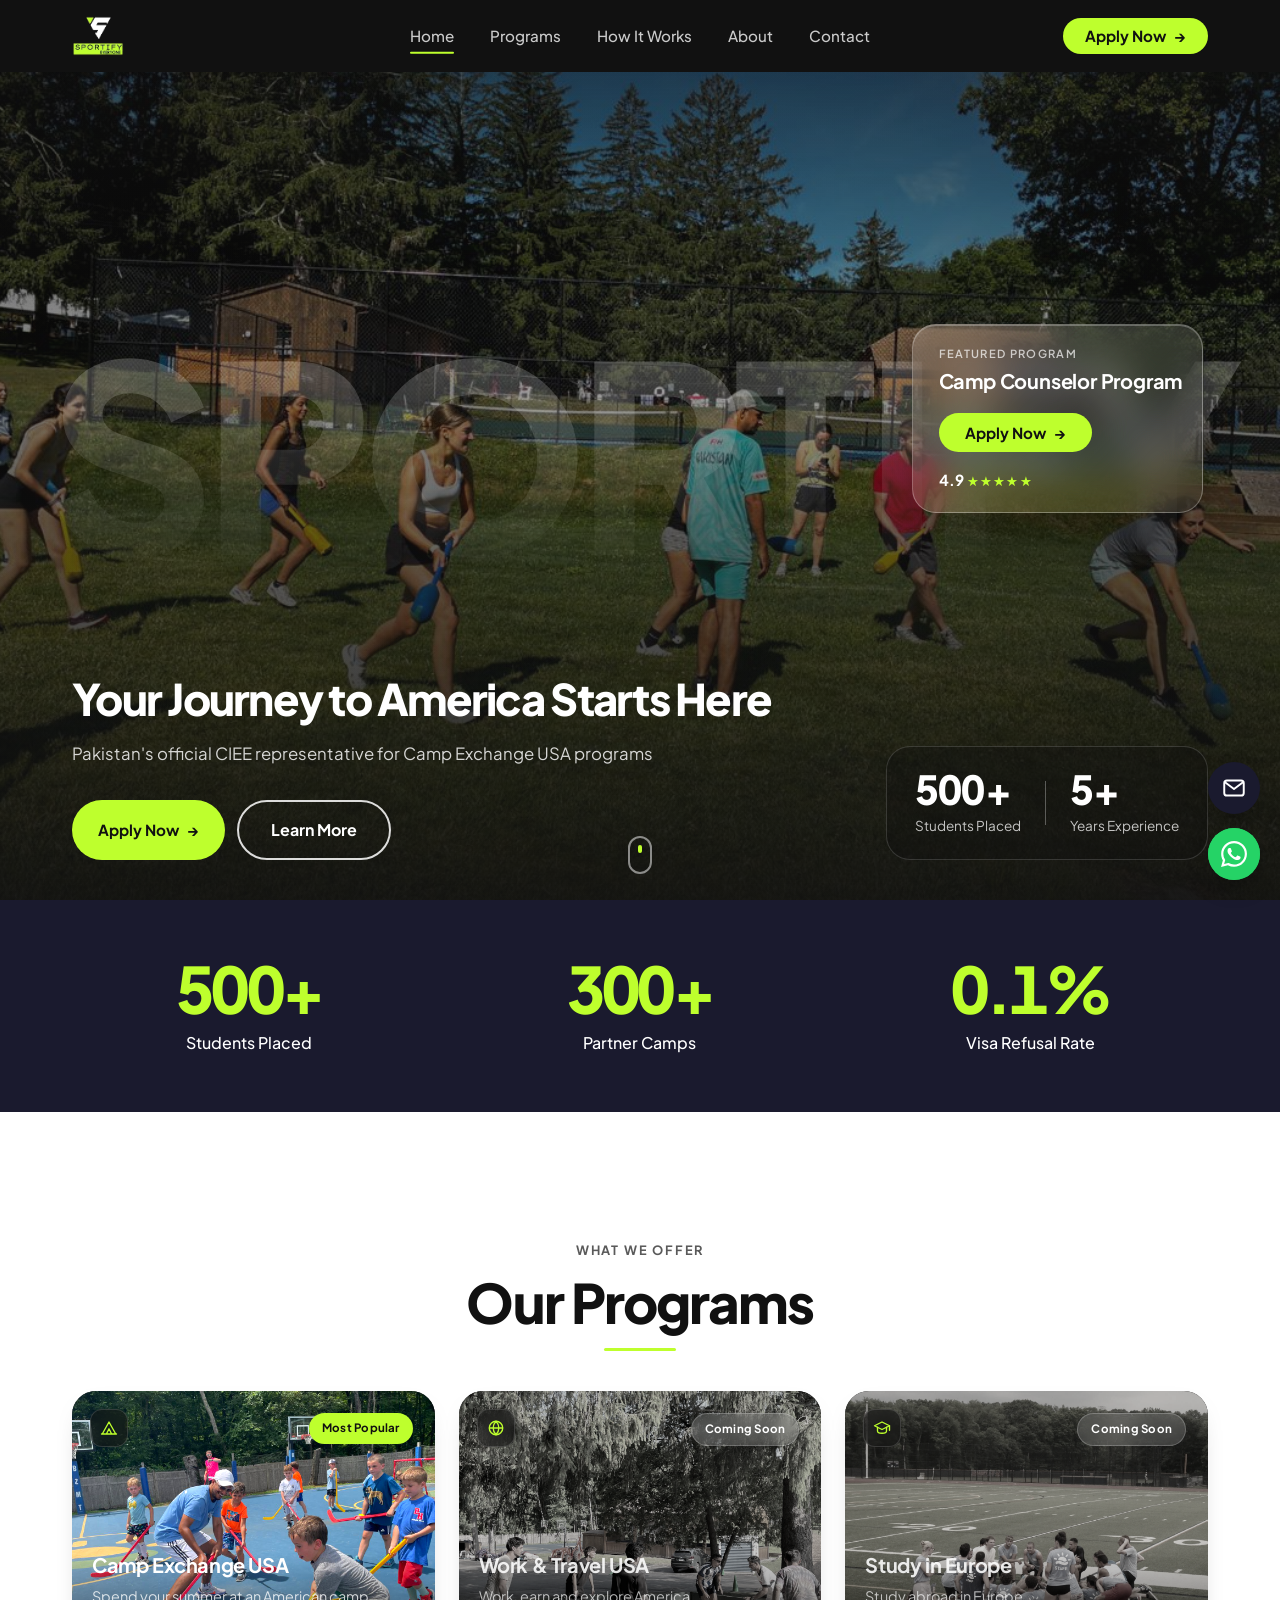
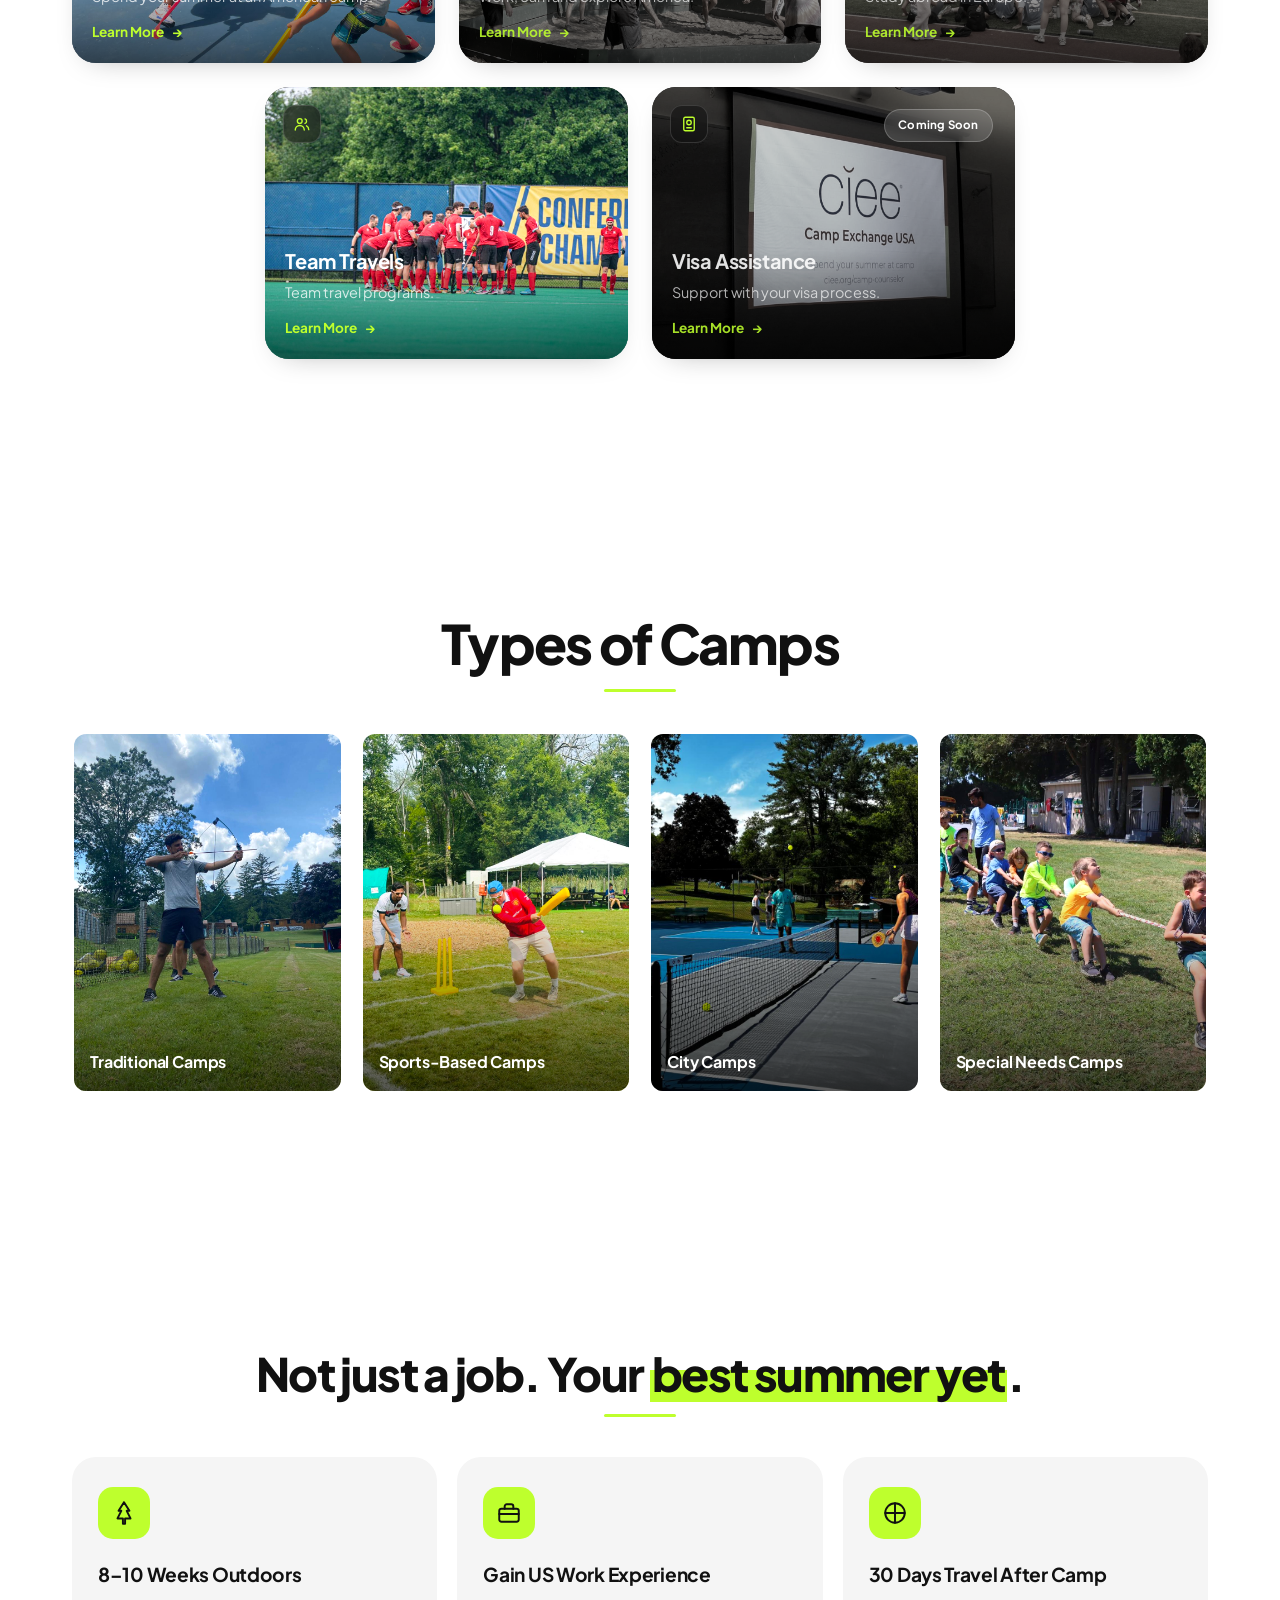
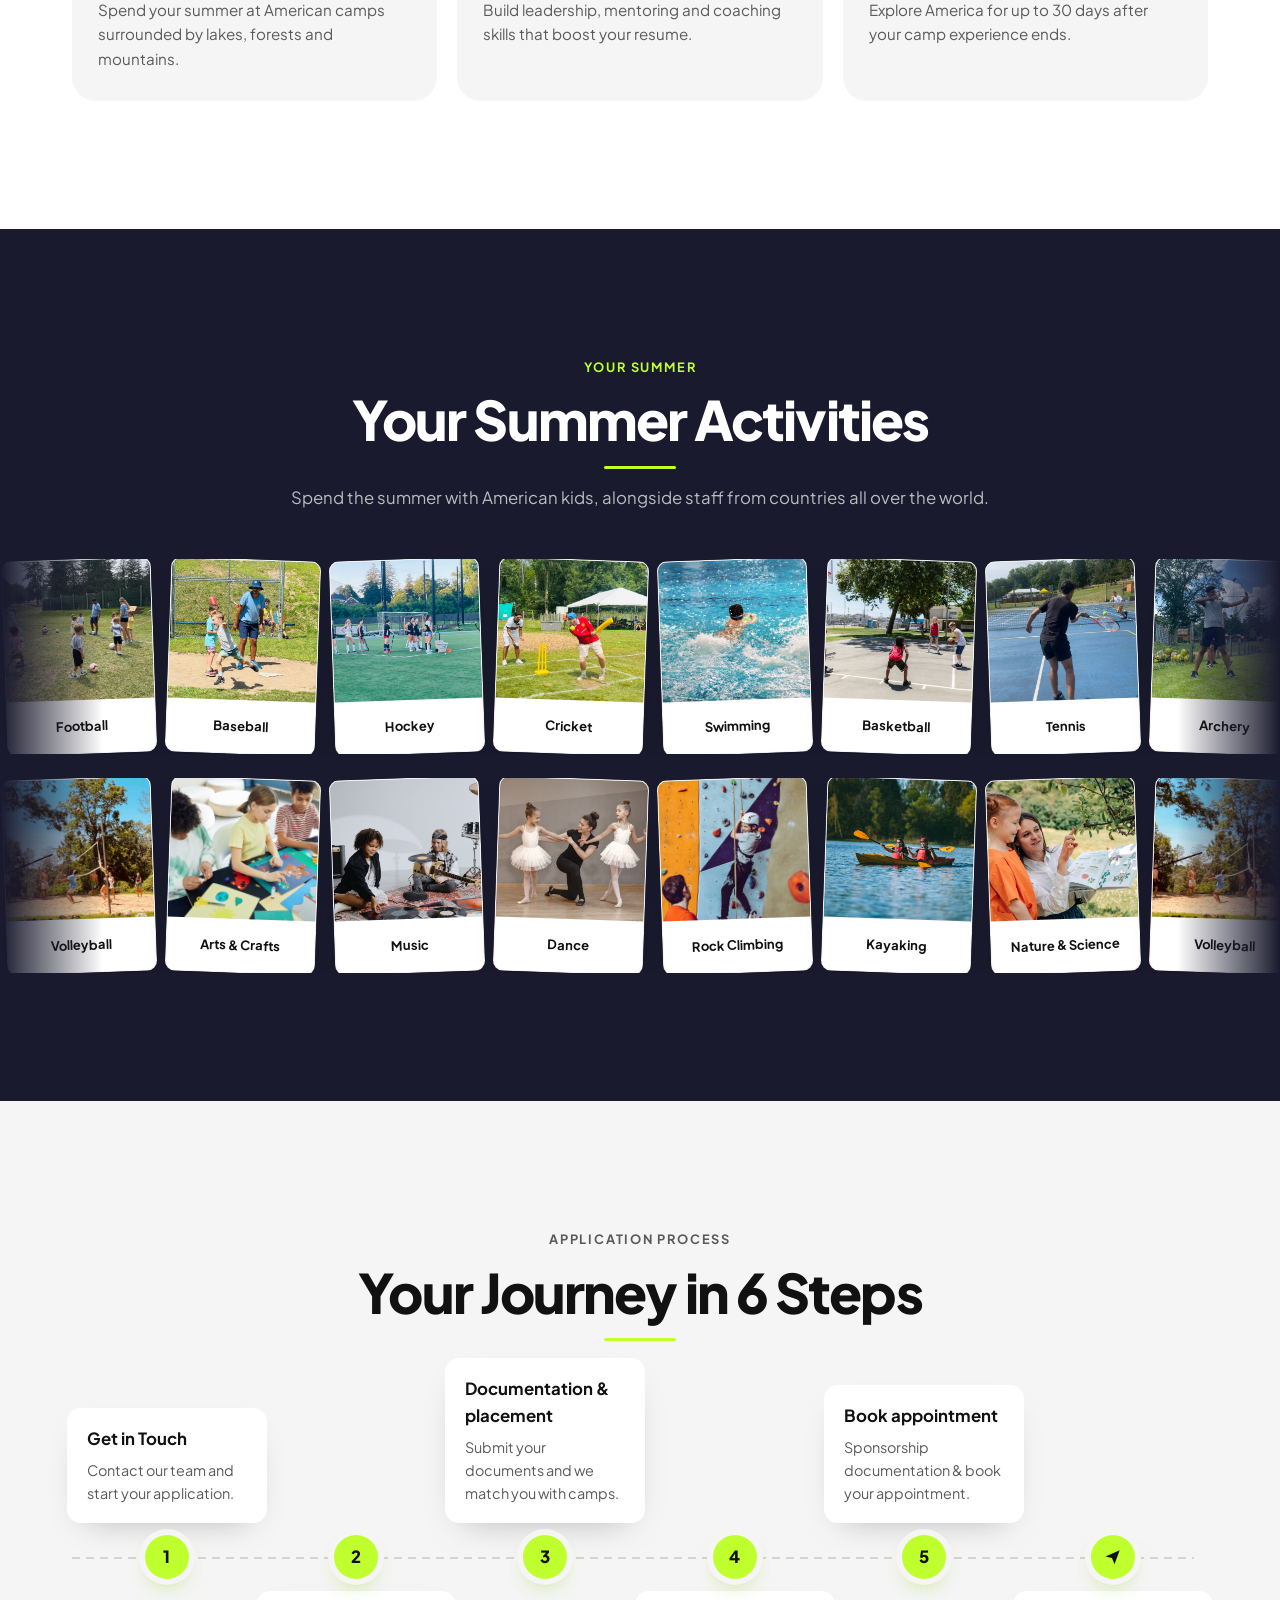
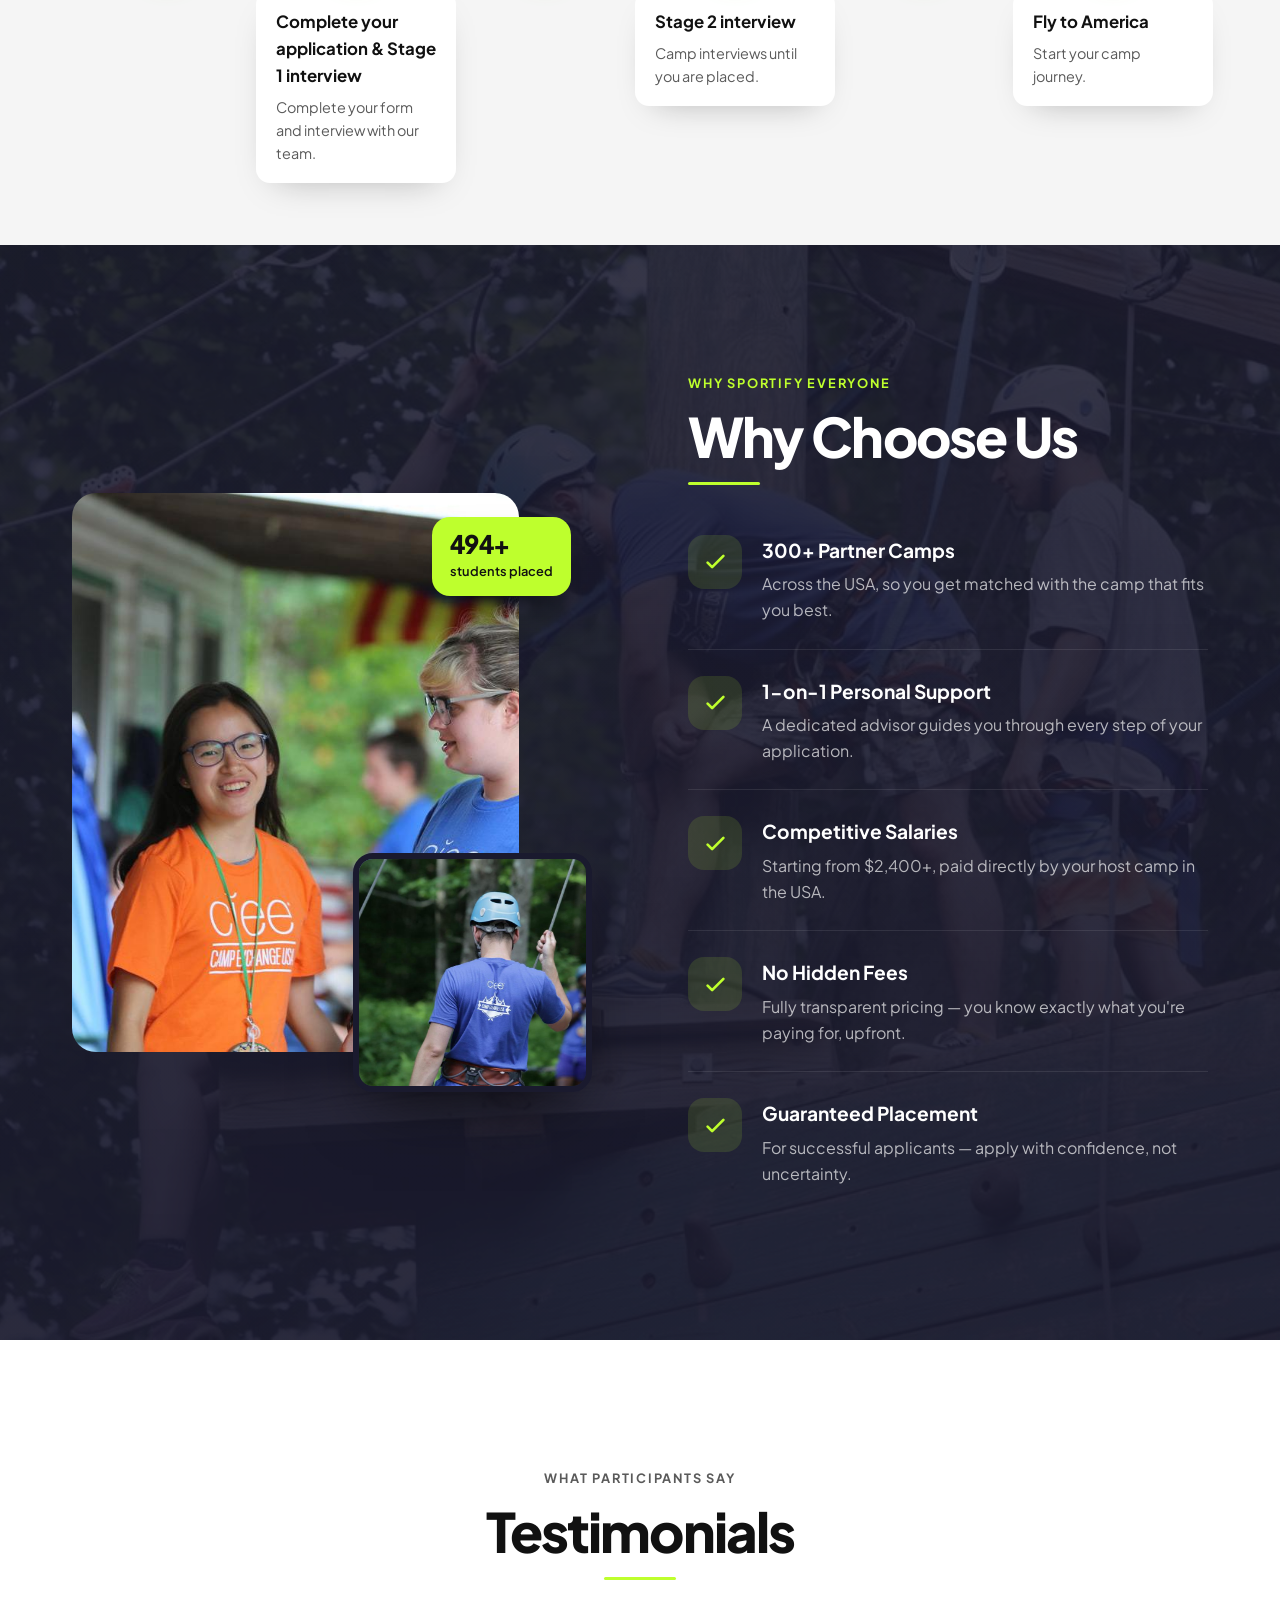
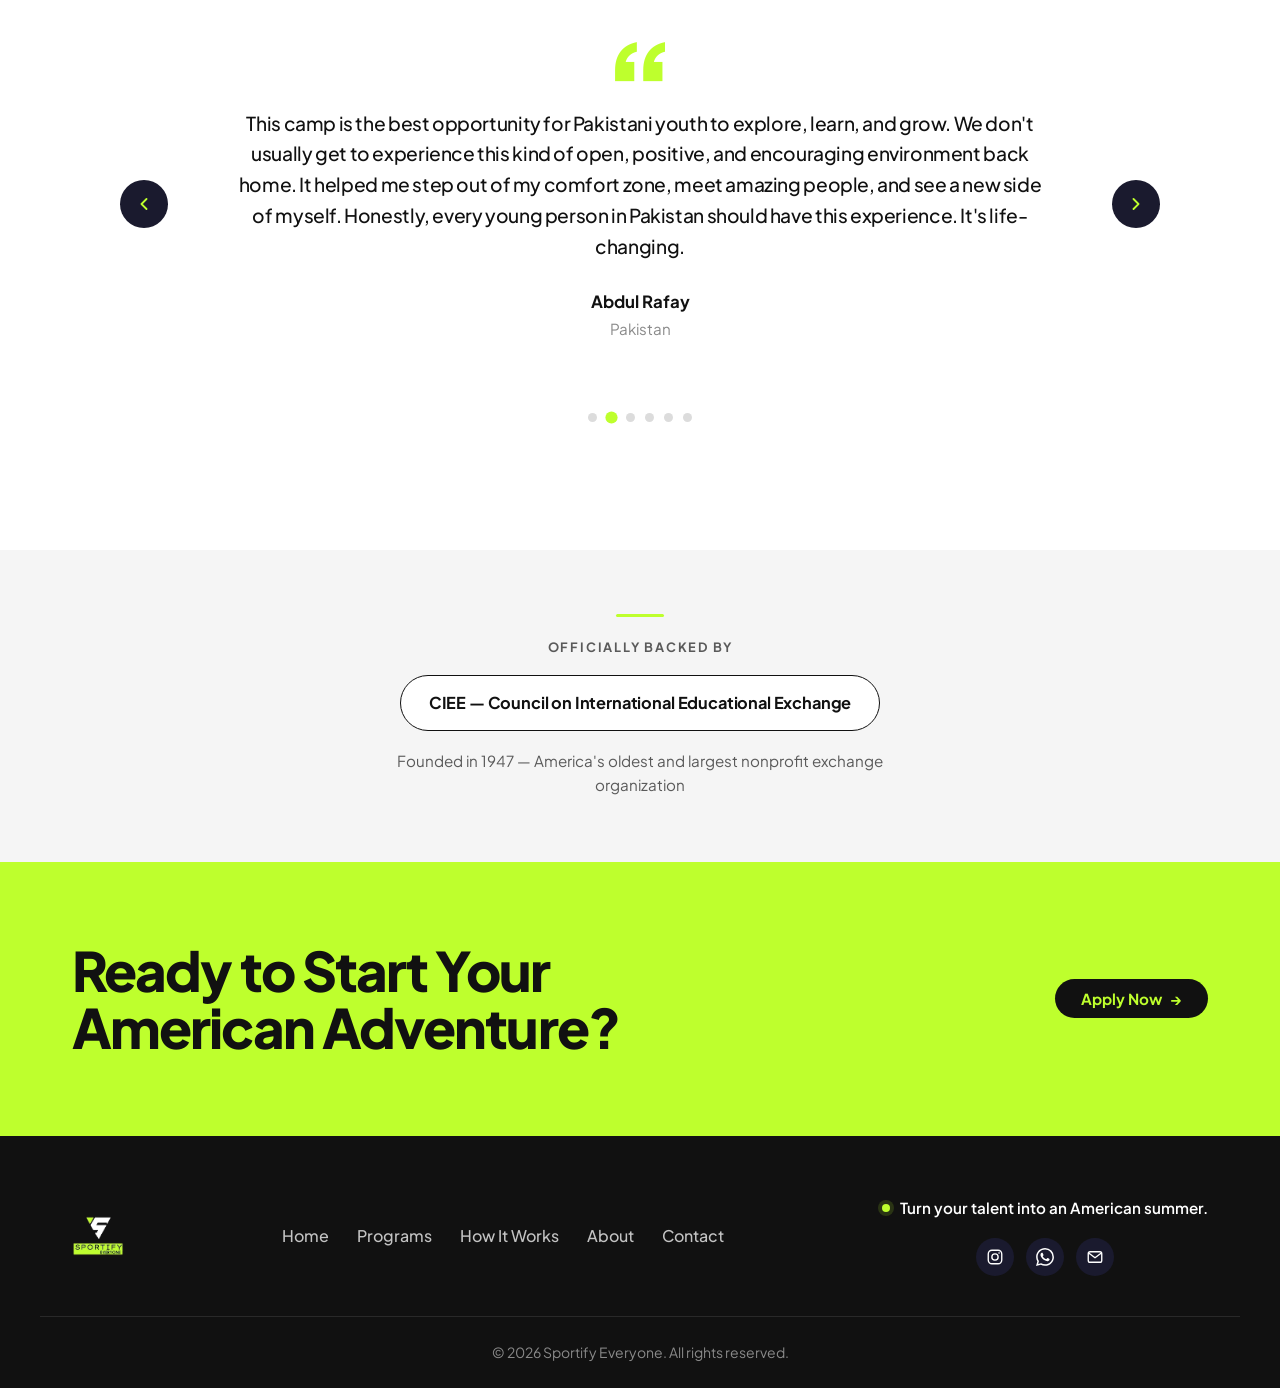
==== index.html @ 2e5c516b "Initial Sportify Everyone website" ====
<!DOCTYPE html>
<html lang="en">
<head>
  <meta charset="UTF-8" />
  <meta name="viewport" content="width=device-width, initial-scale=1.0" />
  <title>Sportify Everyone | Camp Exchange USA — Pakistan</title>
  <meta name="description" content="Sportify Everyone is Pakistan's official CIEE representative for Camp Exchange USA programs." />
  <meta name="theme-color" content="#111111" />

  <!-- Flag JS early so reveal styles apply before first paint (no flash) -->
  <script>document.documentElement.classList.add('js');</script>

  <!-- Google Font: Plus Jakarta Sans -->
  <link rel="preconnect" href="https://fonts.googleapis.com" />
  <link rel="preconnect" href="https://fonts.gstatic.com" crossorigin />
  <link href="https://fonts.googleapis.com/css2?family=Plus+Jakarta+Sans:wght@400;500;600;700;800&display=swap" rel="stylesheet" />

  <link rel="icon" href="images/logo.png" />
  <link rel="stylesheet" href="style.css" />
</head>
<body>

  <!-- Page loader: fades out once the page has loaded -->
  <div class="loader" aria-hidden="true">
    <img src="images/logo-light.png" alt="" class="loader-logo" />
    <span class="loader-bar"></span>
  </div>

  <!-- =========================================================
       1. NAVBAR
       ========================================================= -->
  <header class="navbar" id="navbar">
    <div class="container nav-inner">
      <a href="#home" class="nav-logo" aria-label="Sportify Everyone home">
        <img src="images/logo-light.png" alt="Sportify Everyone" />
      </a>

      <nav class="nav-links" id="navLinks" aria-label="Main navigation">
        <a href="#home">Home</a>
        <a href="#programs">Programs</a>
        <a href="#how-it-works">How It Works</a>
        <a href="#about">About</a>
        <a href="#contact">Contact</a>
        <button type="button" class="btn-apply btn-apply--sm nav-mobile-cta js-apply-trigger">Apply Now</button>
      </nav>

      <button type="button" class="btn-apply btn-apply--sm nav-cta js-apply-trigger">Apply Now</button>

      <!-- Mobile menu toggle -->
      <button class="nav-toggle" id="navToggle" aria-label="Open menu" aria-expanded="false" aria-controls="navLinks">
        <span></span><span></span><span></span>
      </button>
    </div>
  </header>

  <main>
    <!-- =========================================================
         2. HERO
         ========================================================= -->
    <section class="hero" id="home">
      <!-- Background lives on its own layer so it can parallax with transform -->
      <div class="hero-bg" id="heroBg"></div>
      <div class="hero-overlay"></div>
      <span class="hero-watermark" id="heroWatermark" aria-hidden="true">SPORTIFY</span>

      <div class="container hero-content" id="heroContent">
        <!-- Floating glass card: wrapper floats, inner card tilts -->
        <div class="hero-card-wrap">
          <div class="hero-card" id="heroCard">
            <span class="hero-card-glare" aria-hidden="true"></span>
            <div class="hero-card-body">
              <p class="hero-card-label">Featured Program</p>
              <h3 class="hero-card-title">Camp Counselor Program</h3>
              <button type="button" class="hero-card-apply btn-apply js-apply-trigger">Apply Now</button>
              <p class="hero-card-rating">4.9 <span>★★★★★</span></p>
            </div>
          </div>
        </div>

        <div class="hero-bottom" id="heroBottom">
          <!-- Headline block (bottom left) -->
          <div class="hero-text">
            <h1 class="split-words">Your Journey to America Starts Here</h1>
            <p class="hero-sub load-in" style="--d: 700ms">Pakistan's official CIEE representative for Camp Exchange USA programs</p>
            <div class="hero-buttons load-in" style="--d: 850ms">
              <button type="button" class="btn-apply js-apply-trigger">Apply Now</button>
              <a href="#programs" class="btn btn-outline btn-lg">Learn More</a>
            </div>
          </div>

          <!-- Stats widget (bottom right) -->
          <div class="hero-widget load-in" style="--d: 1000ms">
            <div>
              <strong><span class="count" data-target="500">500</span>+</strong>
              <span>Students Placed</span>
            </div>
            <div class="widget-divider"></div>
            <div>
              <strong><span class="count" data-target="5">5</span>+</strong>
              <span>Years Experience</span>
            </div>
          </div>
        </div>
      </div>

      <!-- Scroll cue -->
      <a href="#stats" class="scroll-cue load-in" style="--d: 1200ms" aria-label="Scroll down"><span></span></a>
    </section>

    <!-- =========================================================
         3. STATS BAR
         ========================================================= -->
    <section class="stats" id="stats">
      <div class="container stats-grid">
        <div class="stat fade-in">
          <strong><span class="count" data-target="500">500</span>+</strong>
          <span>Students Placed</span>
        </div>
        <div class="stat fade-in">
          <strong><span class="count" data-target="300">300</span>+</strong>
          <span>Partner Camps</span>
        </div>
        <div class="stat fade-in">
          <strong><span class="count" data-target="0.1" data-decimals="1">0.1</span>%</strong>
          <span>Visa Refusal Rate</span>
        </div>
      </div>
    </section>

    <!-- =========================================================
         4. PROGRAMS
         ========================================================= -->
    <section class="section programs" id="programs">
      <div class="container">
        <div class="section-head">
          <p class="eyebrow fade-in">What we offer</p>
          <h2 class="heading fade-in">Our Programs</h2>
        </div>
      </div>

      <!-- Grid on desktop (3 + 2 centred), swipeable slider on mobile -->
      <div class="container programs-wrap">
        <!--
          PROGRAM PHOTOS: drop the real photo for each card at
          images/programs/<name>.jpg — camp-exchange, work-travel,
          study-europe, team-travels, visa. Each card's .card-bg div
          layers that file over the current placeholder photo, so
          nothing breaks and nothing needs to change here once the
          real file exists; it just starts showing on top.
        -->
        <div class="programs-grid" id="programsGrid">
          <!-- Card 1 -->
          <article class="program-card fade-in">
            <div class="card-bg" style="background-image: url('images/programs/camp-exchange.jpg'), url('images/sportify-pics/hockey2.jpeg');" aria-hidden="true"></div>
            <span class="badge badge-lime">Most Popular</span>
            <div class="program-icon">
              <!-- Tent icon -->
              <svg viewBox="0 0 24 24"><path d="M3 20 12 4l9 16M8.5 20 12 13l3.5 7M2 20h20" fill="none" stroke="currentColor" stroke-width="1.8" stroke-linecap="round" stroke-linejoin="round"/></svg>
            </div>
            <div class="card-content">
              <h3>Camp Exchange USA</h3>
              <p>Spend your summer at an American camp.</p>
              <button type="button" class="btn-apply js-apply-trigger">Learn More</button>
            </div>
          </article>

          <!-- Card 2 -->
          <article class="program-card is-soon fade-in">
            <div class="card-bg" style="background-image: url('images/programs/work-travel.jpg'), url('images/sportify-pics/camp-photo-1.jpeg');" aria-hidden="true"></div>
            <span class="badge badge-soon">Coming Soon</span>
            <div class="program-icon">
              <!-- Globe icon -->
              <svg viewBox="0 0 24 24"><circle cx="12" cy="12" r="9" fill="none" stroke="currentColor" stroke-width="1.8"/><path d="M3 12h18M12 3c2.5 2.6 3.8 5.6 3.8 9s-1.3 6.4-3.8 9c-2.5-2.6-3.8-5.6-3.8-9S9.5 5.6 12 3Z" fill="none" stroke="currentColor" stroke-width="1.8" stroke-linejoin="round"/></svg>
            </div>
            <div class="card-content">
              <h3>Work &amp; Travel USA</h3>
              <p>Work, earn and explore America.</p>
              <button type="button" class="btn-apply js-apply-trigger">Learn More</button>
            </div>
          </article>

          <!-- Card 3 -->
          <article class="program-card is-soon fade-in">
            <div class="card-bg" style="background-image: url('images/programs/study-europe.jpg'), url('images/sportify-pics/people2.jpeg');" aria-hidden="true"></div>
            <span class="badge badge-soon">Coming Soon</span>
            <div class="program-icon">
              <!-- Graduation cap icon -->
              <svg viewBox="0 0 24 24"><path d="m2 9 10-5 10 5-10 5L2 9Z" fill="none" stroke="currentColor" stroke-width="1.8" stroke-linejoin="round"/><path d="M6 11v5c0 1.7 2.7 3 6 3s6-1.3 6-3v-5M22 9v6" fill="none" stroke="currentColor" stroke-width="1.8" stroke-linecap="round" stroke-linejoin="round"/></svg>
            </div>
            <div class="card-content">
              <h3>Study in Europe</h3>
              <p>Study abroad in Europe.</p>
              <button type="button" class="btn-apply js-apply-trigger">Learn More</button>
            </div>
          </article>

          <!-- Card 4 — active, not "coming soon" -->
          <article class="program-card fade-in">
            <div class="card-bg" style="background-image: url('images/programs/team-travels.jpg'), url('images/sportify-pics/hockey3.jpeg');" aria-hidden="true"></div>
            <div class="program-icon">
              <!-- Team icon -->
              <svg viewBox="0 0 24 24"><circle cx="9" cy="8" r="3.2" fill="none" stroke="currentColor" stroke-width="1.8"/><path d="M3 20c0-3.3 2.7-6 6-6s6 2.7 6 6" fill="none" stroke="currentColor" stroke-width="1.8" stroke-linecap="round"/><path d="M16 5.2a3.2 3.2 0 0 1 0 6M18 14.4c1.8.9 3 2.8 3 5.1" fill="none" stroke="currentColor" stroke-width="1.8" stroke-linecap="round"/></svg>
            </div>
            <div class="card-content">
              <h3>Team Travels</h3>
              <p>Team travel programs.</p>
              <button type="button" class="btn-apply js-apply-trigger">Learn More</button>
            </div>
          </article>

          <!-- Card 5 -->
          <article class="program-card is-soon fade-in">
            <div class="card-bg" style="background-image: url('images/programs/visa.jpg'), url('images/sportify-pics/ciee.jpeg'); background-position: 62% 0%;" aria-hidden="true"></div>
            <span class="badge badge-soon">Coming Soon</span>
            <div class="program-icon">
              <!-- Passport icon -->
              <svg viewBox="0 0 24 24"><rect x="5" y="3" width="14" height="18" rx="2" fill="none" stroke="currentColor" stroke-width="1.8"/><circle cx="12" cy="10" r="3" fill="none" stroke="currentColor" stroke-width="1.8"/><path d="M9 17h6" fill="none" stroke="currentColor" stroke-width="1.8" stroke-linecap="round"/></svg>
            </div>
            <div class="card-content">
              <h3>Visa Assistance</h3>
              <p>Support with your visa process.</p>
              <button type="button" class="btn-apply js-apply-trigger">Learn More</button>
            </div>
          </article>
        </div>

        <!-- Slider dots (mobile only, built by script.js) -->
        <div class="slider-dots" id="sliderDots" role="tablist" aria-label="Program slides"></div>
      </div>
    </section>

    <!-- =========================================================
         4a. CAMP TYPES
         ========================================================= -->
    <section class="section camp-types">
      <div class="container">
        <div class="section-head">
          <h2 class="heading fade-in">Types of Camps</h2>
        </div>

        <!--
          CAMP TYPE PHOTOS: drop the real photo for each card at
          images/camp-types/<name>.jpg — traditional, sports, city,
          special-needs. Each card's .camp-card-bg div layers that
          file over the current placeholder photo, so nothing breaks
          and nothing needs to change here once the real file exists.
        -->
        <div class="camp-types-grid">
          <a href="#contact" class="camp-card fade-in">
            <div class="camp-card-bg" style="background-image: url('images/camp-types/traditional.jpg'), url('images/sportify-pics/archery.jpeg');" aria-hidden="true"></div>
            <span class="camp-card-title">Traditional Camps</span>
          </a>
          <a href="#contact" class="camp-card fade-in">
            <div class="camp-card-bg" style="background-image: url('images/camp-types/sports.jpg'), url('images/sportify-pics/cricket.jpeg');" aria-hidden="true"></div>
            <span class="camp-card-title">Sports-Based Camps</span>
          </a>
          <a href="#contact" class="camp-card fade-in">
            <div class="camp-card-bg" style="background-image: url('images/camp-types/city.jpg'), url('images/sportify-pics/tennis-2.jpeg');" aria-hidden="true"></div>
            <span class="camp-card-title">City Camps</span>
          </a>
          <a href="#contact" class="camp-card fade-in">
            <div class="camp-card-bg" style="background-image: url('images/camp-types/special-needs.jpg'), url('images/sportify-pics/tugofwar.jpeg');" aria-hidden="true"></div>
            <span class="camp-card-title">Special Needs Camps</span>
          </a>
        </div>
      </div>
    </section>

    <!-- =========================================================
         4b. PROGRAM HIGHLIGHTS
         ========================================================= -->
    <section class="section highlights">
      <div class="container">
        <div class="section-head">
          <h2 class="heading highlights-heading fade-in">Not just a job. Your <span class="marker-highlight">best summer yet</span>.</h2>
        </div>

        <div class="highlights-grid">
          <div class="highlight-card fade-in slide-right">
            <div class="highlight-icon">
              <!-- Trees / outdoors icon -->
              <svg viewBox="0 0 24 24"><path d="M12 2 7 10h2.5L6 17h5v5h2v-5h5l-3.5-7H17L12 2Z" fill="none" stroke="currentColor" stroke-width="1.8" stroke-linejoin="round"/></svg>
            </div>
            <h3>8–10 Weeks Outdoors</h3>
            <p>Spend your summer at American camps surrounded by lakes, forests and mountains.</p>
          </div>

          <div class="highlight-card fade-in slide-right">
            <div class="highlight-icon">
              <!-- Briefcase icon -->
              <svg viewBox="0 0 24 24"><rect x="3" y="8" width="18" height="12" rx="2" fill="none" stroke="currentColor" stroke-width="1.8"/><path d="M8 8V6a2 2 0 0 1 2-2h4a2 2 0 0 1 2 2v2M3 13h18" fill="none" stroke="currentColor" stroke-width="1.8" stroke-linecap="round" stroke-linejoin="round"/></svg>
            </div>
            <h3>Gain US Work Experience</h3>
            <p>Build leadership, mentoring and coaching skills that boost your resume.</p>
          </div>

          <div class="highlight-card fade-in slide-right">
            <div class="highlight-icon">
              <!-- Suitcase / travel icon -->
              <svg viewBox="0 0 24 24"><circle cx="12" cy="12" r="9" fill="none" stroke="currentColor" stroke-width="1.8"/><path d="M12 3v18M3 12h18" fill="none" stroke="currentColor" stroke-width="1.8" stroke-linecap="round"/></svg>
            </div>
            <h3>30 Days Travel After Camp</h3>
            <p>Explore America for up to 30 days after your camp experience ends.</p>
          </div>
        </div>
      </div>
    </section>

    <!-- =========================================================
         4c. ACTIVITIES (marquee)
         ========================================================= -->
    <section class="section activities" id="activities">
      <div class="container section-head">
        <p class="eyebrow fade-in">Your Summer</p>
        <h2 class="heading fade-in">Your Summer Activities</h2>
        <p class="activities-sub fade-in">Spend the summer with American kids, alongside staff from countries all over the world.</p>
      </div>

      <!--
        Every activity below now has a matching photo, so all of
        them render as polaroid cards — the lime pill style still
        exists in style.css for any future activity added without
        a photo yet.
      -->
      <div class="marquee-rows">
        <!-- Row 1: scrolls left -->
        <div class="marquee activities-track">
          <div class="marquee-track">
            <figure class="polaroid"><img src="images/sportify-pics/soccer.jpeg" alt="Kids playing football at camp" loading="lazy" /><figcaption>Football</figcaption></figure>
            <figure class="polaroid"><img src="images/sportify-pics/baseball.jpeg" alt="Camp baseball practice" loading="lazy" /><figcaption>Baseball</figcaption></figure>
            <figure class="polaroid"><img src="images/sportify-pics/hockey.jpeg" alt="Counselor coaching floor hockey" loading="lazy" /><figcaption>Hockey</figcaption></figure>
            <figure class="polaroid"><img src="images/sportify-pics/cricket.jpeg" alt="Cricket at camp" loading="lazy" /><figcaption>Cricket</figcaption></figure>
            <figure class="polaroid"><img src="images/sportify-pics/swimming.jpg" alt="Swimming lesson at camp" loading="lazy" /><figcaption>Swimming</figcaption></figure>
            <figure class="polaroid"><img src="images/sportify-pics/basketball.jpg" alt="Basketball at camp" loading="lazy" /><figcaption>Basketball</figcaption></figure>
            <figure class="polaroid"><img src="images/sportify-pics/tennis.jpeg" alt="Tennis lesson on the camp courts" loading="lazy" /><figcaption>Tennis</figcaption></figure>
            <figure class="polaroid"><img src="images/sportify-pics/archery.jpeg" alt="Archery lesson at camp" loading="lazy" /><figcaption>Archery</figcaption></figure>
          </div>
        </div>

        <!-- Row 2: scrolls right (opposite direction) -->
        <div class="marquee activities-track">
          <div class="marquee-track">
            <figure class="polaroid"><img src="images/sportify-pics/volleyball.jpeg" alt="Beach volleyball at a lakeside camp" loading="lazy" /><figcaption>Volleyball</figcaption></figure>
            <figure class="polaroid"><img src="images/sportify-pics/arts-and-craft.jpg" alt="Arts and crafts at camp" loading="lazy" /><figcaption>Arts &amp; Crafts</figcaption></figure>
            <figure class="polaroid"><img src="images/sportify-pics/music.jpg" alt="Music session at camp" loading="lazy" /><figcaption>Music</figcaption></figure>
            <figure class="polaroid"><img src="images/sportify-pics/dance.jpg" alt="Dance activity at camp" loading="lazy" /><figcaption>Dance</figcaption></figure>
            <figure class="polaroid"><img src="images/sportify-pics/rock-climbing.jpg" alt="Rock climbing at camp" loading="lazy" /><figcaption>Rock Climbing</figcaption></figure>
            <figure class="polaroid"><img src="images/sportify-pics/kayaking.jpg" alt="Kayaking at camp" loading="lazy" /><figcaption>Kayaking</figcaption></figure>
            <figure class="polaroid"><img src="images/sportify-pics/nature-and-science.jpg" alt="Nature and science activity at camp" loading="lazy" /><figcaption>Nature &amp; Science</figcaption></figure>
          </div>
        </div>
      </div>
    </section>

    <!-- =========================================================
         5. HOW IT WORKS
         ========================================================= -->
    <section class="section how" id="how-it-works">
      <div class="container">
        <div class="section-head">
          <p class="eyebrow fade-in">Application Process</p>
          <h2 class="heading fade-in">Your Journey in 6 Steps</h2>
        </div>

        <div class="timeline">
          <ol class="timeline-list">
            <li class="timeline-step fade-in">
              <span class="timeline-num">1</span>
              <div class="timeline-card">
                <h3>Get in Touch</h3>
                <p>Contact our team and start your application.</p>
              </div>
            </li>
            <li class="timeline-step fade-in">
              <span class="timeline-num">2</span>
              <div class="timeline-card">
                <h3>Complete your application &amp; Stage 1 interview</h3>
                <p>Complete your form and interview with our team.</p>
              </div>
            </li>
            <li class="timeline-step fade-in">
              <span class="timeline-num">3</span>
              <div class="timeline-card">
                <h3>Documentation &amp; placement</h3>
                <p>Submit your documents and we match you with camps.</p>
              </div>
            </li>
            <li class="timeline-step fade-in">
              <span class="timeline-num">4</span>
              <div class="timeline-card">
                <h3>Stage 2 interview</h3>
                <p>Camp interviews until you are placed.</p>
              </div>
            </li>
            <li class="timeline-step fade-in">
              <span class="timeline-num">5</span>
              <div class="timeline-card">
                <h3>Book appointment</h3>
                <p>Sponsorship documentation &amp; book your appointment.</p>
              </div>
            </li>
            <li class="timeline-step fade-in">
              <span class="timeline-num timeline-num--icon" aria-label="Step 6">
                <svg viewBox="0 0 24 24" aria-hidden="true"><path fill="currentColor" d="M3 11.5 20 4l-6.2 16.7-3-7.4L3 11.5Z"/></svg>
              </span>
              <div class="timeline-card">
                <h3>Fly to America</h3>
                <p>Start your camp journey.</p>
              </div>
            </li>
          </ol>
        </div>
      </div>
    </section>

    <!-- =========================================================
         6. WHY CHOOSE US
         ========================================================= -->
    <section class="section why" id="about">
      <div class="container why-layout">
        <!-- Photo collage -->
        <div class="why-media fade-in">
          <img class="why-img-main" src="images/sportify-pics/people.jpeg" alt="Sportify Everyone participant with CIEE staff at camp" loading="lazy" />
          <img class="why-img-small" src="images/sportify-pics/zipline2.jpeg" alt="Camp counselor on the zipline course" loading="lazy" />
          <div class="why-chip">
            <strong><span class="count" data-target="500">500</span>+</strong>
            <span>students placed</span>
          </div>
        </div>

        <div class="why-content">
          <div class="section-head section-head-left">
            <p class="eyebrow fade-in">Why Sportify Everyone</p>
            <h2 class="heading fade-in">Why Choose Us</h2>
          </div>

          <div class="why-list">
            <div class="why-item fade-in">
              <div class="why-icon why-check">
                <svg viewBox="0 0 24 24"><path d="M5 13l4 4L19 7" fill="none" stroke="currentColor" stroke-width="2.4" stroke-linecap="round" stroke-linejoin="round"/></svg>
              </div>
              <div>
                <h3>300+ Partner Camps</h3>
                <p>Across the USA, so you get matched with the camp that fits you best.</p>
              </div>
            </div>
            <div class="why-item fade-in">
              <div class="why-icon why-check">
                <svg viewBox="0 0 24 24"><path d="M5 13l4 4L19 7" fill="none" stroke="currentColor" stroke-width="2.4" stroke-linecap="round" stroke-linejoin="round"/></svg>
              </div>
              <div>
                <h3>1-on-1 Personal Support</h3>
                <p>A dedicated advisor guides you through every step of your application.</p>
              </div>
            </div>
            <div class="why-item fade-in">
              <div class="why-icon why-check">
                <svg viewBox="0 0 24 24"><path d="M5 13l4 4L19 7" fill="none" stroke="currentColor" stroke-width="2.4" stroke-linecap="round" stroke-linejoin="round"/></svg>
              </div>
              <div>
                <h3>Competitive Salaries</h3>
                <p>Starting from $2,400+, paid directly by your host camp in the USA.</p>
              </div>
            </div>
            <div class="why-item fade-in">
              <div class="why-icon why-check">
                <svg viewBox="0 0 24 24"><path d="M5 13l4 4L19 7" fill="none" stroke="currentColor" stroke-width="2.4" stroke-linecap="round" stroke-linejoin="round"/></svg>
              </div>
              <div>
                <h3>No Hidden Fees</h3>
                <p>Fully transparent pricing — you know exactly what you're paying for, upfront.</p>
              </div>
            </div>
            <div class="why-item fade-in">
              <div class="why-icon why-check">
                <svg viewBox="0 0 24 24"><path d="M5 13l4 4L19 7" fill="none" stroke="currentColor" stroke-width="2.4" stroke-linecap="round" stroke-linejoin="round"/></svg>
              </div>
              <div>
                <h3>Guaranteed Placement</h3>
                <p>For successful applicants — apply with confidence, not uncertainty.</p>
              </div>
            </div>
          </div>
        </div>
      </div>
    </section>

    <!-- =========================================================
         7. TESTIMONIALS (auto-rotating)
         ========================================================= -->
    <section class="section testimonials">
      <div class="container">
        <div class="section-head">
          <p class="eyebrow fade-in">What Participants Say</p>
          <h2 class="heading fade-in">Testimonials</h2>
        </div>

        <div class="testimonial-wrap fade-in">
          <button type="button" class="testimonial-nav testimonial-prev" id="testimonialPrev" aria-label="Previous testimonial">
            <svg viewBox="0 0 24 24" aria-hidden="true"><path d="M15 6 9 12l6 6" fill="none" stroke="currentColor" stroke-width="2.2" stroke-linecap="round" stroke-linejoin="round"/></svg>
          </button>

          <div class="testimonial-slider" id="testimonialSlider">
          <figure class="testimonial-slide is-active is-long">
            <span class="quote-mark" aria-hidden="true">&ldquo;</span>
            <blockquote>
              At first, traveling abroad felt like a barrier, especially as a girl — it's not always easy to convince parents or feel secure. But the camp's environment changed everything for me. It was safe, supportive, and so empowering. What helped most was hearing from returners and seeing how the experience shaped them. It gave my parents confidence and completely shifted my own perspective. I came back stronger, more confident, and with a whole new outlook on what's possible.
            </blockquote>
            <figcaption>
              <strong>Marium</strong>
              <span>Pakistan</span>
            </figcaption>
          </figure>

          <figure class="testimonial-slide is-long">
            <span class="quote-mark" aria-hidden="true">&ldquo;</span>
            <blockquote>
              This camp is the best opportunity for Pakistani youth to explore, learn, and grow. We don't usually get to experience this kind of open, positive, and encouraging environment back home. It helped me step out of my comfort zone, meet amazing people, and see a new side of myself. Honestly, every young person in Pakistan should have this experience. It's life-changing.
            </blockquote>
            <figcaption>
              <strong>Abdul Rafay</strong>
              <span>Pakistan</span>
            </figcaption>
          </figure>

          <figure class="testimonial-slide is-long">
            <span class="quote-mark" aria-hidden="true">&ldquo;</span>
            <blockquote>
              This was my second year at camp, and it's been nothing short of transformational. The experience has helped shape who I am, pushing me out of my comfort zone and into real growth. I've built lasting friendships, found confidence, and discovered a space where I truly belong. I'm already looking forward to next year — this camp isn't just something I attend, it's something that's become part of me.
            </blockquote>
            <figcaption>
              <strong>Maaz</strong>
              <span>Pakistan</span>
            </figcaption>
          </figure>

          <figure class="testimonial-slide">
            <span class="quote-mark" aria-hidden="true">&ldquo;</span>
            <blockquote>
              This summer I signed up for a job. What I got instead was a home and a brand new family. I fell in love and had the summer of a lifetime.
            </blockquote>
            <figcaption>
              <strong>Eilish</strong>
              <span>Ireland</span>
            </figcaption>
          </figure>

          <figure class="testimonial-slide">
            <span class="quote-mark" aria-hidden="true">&ldquo;</span>
            <blockquote>
              Taking part in this program you will get a great life changing experience. I've grown so much as a person and discovered new things about myself.
            </blockquote>
            <figcaption>
              <strong>Olena</strong>
              <span>Ukraine</span>
            </figcaption>
          </figure>

          <figure class="testimonial-slide">
            <span class="quote-mark" aria-hidden="true">&ldquo;</span>
            <blockquote>
              An amazing experience where you get to live as a local and enjoy the best of America, surrounded by people who become your family.
            </blockquote>
            <figcaption>
              <strong>Luis Enrique</strong>
              <span>Mexico</span>
            </figcaption>
          </figure>
          </div>

          <button type="button" class="testimonial-nav testimonial-next" id="testimonialNext" aria-label="Next testimonial">
            <svg viewBox="0 0 24 24" aria-hidden="true"><path d="m9 6 6 6-6 6" fill="none" stroke="currentColor" stroke-width="2.2" stroke-linecap="round" stroke-linejoin="round"/></svg>
          </button>
        </div>

        <div class="testimonial-dots" id="testimonialDots" role="tablist" aria-label="Testimonial slides"></div>
      </div>
    </section>

    <!-- =========================================================
         7b. CIEE PARTNERSHIP BADGE
         ========================================================= -->
    <section class="ciee-badge">
      <div class="container ciee-badge-inner fade-in">
        <span class="accent-line" aria-hidden="true"></span>
        <p class="eyebrow">Officially Backed By</p>
        <div class="ciee-pill">CIEE — Council on International Educational Exchange</div>
        <p class="ciee-sub">Founded in 1947 — America's oldest and largest nonprofit exchange organization</p>
      </div>
    </section>

    <!-- =========================================================
         8. CTA BANNER
         ========================================================= -->
    <section class="cta" id="contact">
      <div class="container cta-inner fade-in">
        <h2>Ready to Start Your American Adventure?</h2>
        <button type="button" class="btn-apply btn-apply--dark js-apply-trigger">Apply Now</button>
      </div>
    </section>
  </main>

  <!-- =========================================================
       9. FOOTER
       ========================================================= -->
  <footer class="footer">
    <div class="container footer-top">
      <a href="#home" class="nav-logo" aria-label="Sportify Everyone home">
        <img src="images/logo-light.png" alt="Sportify Everyone" />
      </a>

      <nav class="footer-links" aria-label="Footer navigation">
        <a href="#home">Home</a>
        <a href="#programs">Programs</a>
        <a href="#how-it-works">How It Works</a>
        <a href="#about">About</a>
        <a href="#contact">Contact</a>
      </nav>

      <div class="footer-right">
        <p class="footer-tag"><span class="dot"></span>Turn your talent into an American summer.</p>

        <!-- Social / contact icons -->
        <ul class="footer-social" aria-label="Contact and social links">
          <li>
            <a href="https://www.instagram.com/ciee.pk/" target="_blank" rel="noopener noreferrer" aria-label="Instagram">
              <svg viewBox="0 0 24 24" aria-hidden="true"><rect x="3" y="3" width="18" height="18" rx="5" fill="none" stroke="currentColor" stroke-width="1.8"/><circle cx="12" cy="12" r="4.2" fill="none" stroke="currentColor" stroke-width="1.8"/><circle cx="17.4" cy="6.6" r="1.1" fill="currentColor"/></svg>
            </a>
          </li>
          <li>
            <a href="https://wa.me/19143864963" target="_blank" rel="noopener noreferrer" aria-label="WhatsApp">
              <svg viewBox="0 0 24 24" aria-hidden="true"><use href="#icon-whatsapp"/></svg>
            </a>
          </li>
          <li>
            <a href="mailto:sportifyeveryone@gmail.com" aria-label="Email sportifyeveryone@gmail.com">
              <svg viewBox="0 0 24 24" aria-hidden="true"><use href="#icon-mail"/></svg>
            </a>
          </li>
        </ul>
      </div>
    </div>

    <div class="container footer-bottom">
      <p>&copy; <span id="year">2026</span> Sportify Everyone. All rights reserved.</p>
    </div>
  </footer>

  <!-- =========================================================
       APPLY NOW POPUP — every .js-apply-trigger button opens this
       (script.js) instead of navigating anywhere. Rows are built
       from the CONTACT config at the top of script.js.
       ========================================================= -->
  <div class="apply-modal" id="applyModal" hidden>
    <div class="apply-modal-backdrop" id="applyModalBackdrop"></div>
    <div class="apply-modal-sheet" role="dialog" aria-modal="true" aria-labelledby="applyModalTitle" aria-describedby="applyModalDesc" tabindex="-1">
      <span class="apply-modal-handle" aria-hidden="true"></span>
      <button type="button" class="apply-modal-close" id="applyModalClose" aria-label="Close">
        <svg viewBox="0 0 24 24" aria-hidden="true"><path d="M6 6l12 12M18 6 6 18" fill="none" stroke="currentColor" stroke-width="2" stroke-linecap="round"/></svg>
      </button>
      <h2 id="applyModalTitle">How would you like to apply?</h2>
      <p id="applyModalDesc">Pick one. It only takes a few seconds.</p>
      <div class="apply-modal-rows" id="applyModalRows"><!-- built by script.js --></div>
    </div>
  </div>

  <!-- =========================================================
       FLOATING CONTACT BUTTONS (bottom right, always visible)
       ========================================================= -->
  <div class="float-contact">
    <a href="mailto:sportifyeveryone@gmail.com" class="float-btn float-email" aria-label="Email us">
      <svg viewBox="0 0 24 24" aria-hidden="true"><use href="#icon-mail"/></svg>
      <span class="float-tooltip" aria-hidden="true">Email us</span>
    </a>
    <a href="https://wa.me/19143864963" class="float-btn float-whatsapp" target="_blank" rel="noopener noreferrer" aria-label="Chat with us on WhatsApp">
      <svg viewBox="0 0 24 24" aria-hidden="true"><use href="#icon-whatsapp"/></svg>
      <span class="float-tooltip" aria-hidden="true">Chat with us on WhatsApp</span>
    </a>
  </div>

  <!-- Shared icon definitions (referenced with <use>) -->
  <svg width="0" height="0" style="position:absolute" aria-hidden="true" focusable="false">
    <symbol id="icon-whatsapp" viewBox="0 0 24 24">
      <path fill="currentColor" d="M17.472 14.382c-.297-.149-1.758-.867-2.03-.967-.273-.099-.471-.148-.67.15-.197.297-.767.966-.94 1.164-.173.199-.347.223-.644.075-.297-.15-1.255-.463-2.39-1.475-.883-.788-1.48-1.761-1.653-2.059-.173-.297-.018-.458.13-.606.134-.133.298-.347.446-.52.149-.174.198-.298.298-.497.099-.198.05-.371-.025-.52-.075-.149-.669-1.612-.916-2.207-.242-.579-.487-.5-.669-.51-.173-.008-.371-.01-.57-.01-.198 0-.52.074-.792.372-.272.297-1.04 1.016-1.04 2.479 0 1.462 1.065 2.875 1.213 3.074.149.198 2.096 3.2 5.077 4.487.709.306 1.262.489 1.694.625.712.227 1.36.195 1.871.118.571-.085 1.758-.719 2.006-1.413.248-.694.248-1.289.173-1.413-.074-.124-.272-.198-.57-.347m-5.421 7.403h-.004a9.87 9.87 0 0 1-5.031-1.378l-.361-.214-3.741.982.998-3.648-.235-.374a9.86 9.86 0 0 1-1.51-5.26c.001-5.45 4.436-9.884 9.888-9.884 2.64 0 5.122 1.03 6.988 2.898a9.825 9.825 0 0 1 2.893 6.994c-.003 5.45-4.437 9.884-9.885 9.884m8.413-18.297A11.815 11.815 0 0 0 12.05 0C5.495 0 .16 5.335.157 11.892c0 2.096.547 4.142 1.588 5.945L.057 24l6.305-1.654a11.882 11.882 0 0 0 5.683 1.448h.005c6.554 0 11.89-5.335 11.893-11.893a11.821 11.821 0 0 0-3.48-8.413Z"/>
    </symbol>
    <symbol id="icon-mail" viewBox="0 0 24 24">
      <rect x="3" y="5" width="18" height="14" rx="2.5" fill="none" stroke="currentColor" stroke-width="1.8"/>
      <path d="m4 7 8 6 8-6" fill="none" stroke="currentColor" stroke-width="1.8" stroke-linecap="round" stroke-linejoin="round"/>
    </symbol>
    <symbol id="icon-instagram" viewBox="0 0 24 24">
      <rect x="3" y="3" width="18" height="18" rx="5" fill="none" stroke="currentColor" stroke-width="1.8"/>
      <circle cx="12" cy="12" r="4.2" fill="none" stroke="currentColor" stroke-width="1.8"/>
      <circle cx="17.4" cy="6.6" r="1.1" fill="currentColor"/>
    </symbol>
    <symbol id="icon-facebook" viewBox="0 0 24 24">
      <path fill="currentColor" d="M13.5 21v-8h2.7l.4-3.1h-3.1V8c0-.9.2-1.5 1.6-1.5H17V3.6c-.3 0-1.2-.1-2.3-.1-2.3 0-3.9 1.4-3.9 4v2.4H8v3.1h2.8V21h2.7Z"/>
    </symbol>
    <symbol id="icon-form" viewBox="0 0 24 24">
      <rect x="5" y="3" width="14" height="18" rx="2" fill="none" stroke="currentColor" stroke-width="1.8"/>
      <path d="M8 8h8M8 12h8M8 16h5" stroke="currentColor" stroke-width="1.8" stroke-linecap="round"/>
    </symbol>
  </svg>

  <script src="script.js?v=5"></script>
</body>
</html>
---- style.css ----
/* ==========================================================
   Sportify Everyone — Homepage styles
   Mobile-first: base styles target phones, media queries
   progressively enhance for tablet and desktop.
   Animations only touch transform / opacity (plus the
   individual `translate` / `scale` properties) so they stay
   on the compositor and run at 60fps.
   ========================================================== */

/* ---------- Design tokens ---------- */
:root {
  --lime: #BEFF2D;
  --lime-dark: #a8e61f;
  --black: #111111;
  --white: #FFFFFF;
  --navy: #1A1A2E;
  --off-white: #F5F5F5;
  --grey: #8a8a8a;
  --text-muted: #5a5a5a;

  --radius: 24px;
  --radius-sm: 14px;
  --nav-h: 72px;
  --gutter: 20px;

  /* Apple-style easing: fast start, long soft settle */
  --ease: cubic-bezier(0.22, 1, 0.36, 1);
  --ease-in-out: cubic-bezier(0.65, 0, 0.35, 1);

  /* Shared scroll-reveal transition (delay set per element via --d) */
  --reveal:
    opacity 1s var(--ease) var(--d, 0ms),
    translate 1s var(--ease) var(--d, 0ms);

  --font: "Plus Jakarta Sans", system-ui, -apple-system, "Segoe UI", sans-serif;
}

/* ---------- Reset & base ---------- */
*,
*::before,
*::after {
  box-sizing: border-box;
  margin: 0;
  padding: 0;
}

html {
  scroll-behavior: smooth;
  scroll-padding-top: var(--nav-h);
  scrollbar-width: none; /* Firefox */
}

/* Chrome / Safari / Edge — hides the page scrollbar everywhere;
   internal scroll areas (marquee rows, mobile program slider)
   already hide their own via a dedicated rule. */
::-webkit-scrollbar { display: none; }

body {
  font-family: var(--font);
  color: var(--black);
  background: var(--white);
  line-height: 1.6;
  -webkit-font-smoothing: antialiased;
  text-rendering: optimizeLegibility;
  overflow-x: hidden;
}

/* Lock page scroll while the mobile menu is open */
body.menu-open { overflow: hidden; }

img { display: block; max-width: 100%; }
a { color: inherit; text-decoration: none; }
ol, ul { list-style: none; }

.container {
  width: 100%;
  max-width: 1200px;
  margin: 0 auto;
  padding: 0 var(--gutter);
}

.section { padding: 88px 0; }

.section-head {
  text-align: center;
  margin-bottom: 56px;
}

.eyebrow {
  display: block;
  font-size: 0.8rem;
  font-weight: 700;
  letter-spacing: 0.14em;
  text-transform: uppercase;
  color: var(--text-muted);
  margin-bottom: 14px;
}

/* Section headings with animated lime underline */
.heading {
  position: relative;
  display: inline-block;
  padding-bottom: 20px;
  font-size: clamp(2.1rem, 5.5vw, 3.4rem);
  font-weight: 800;
  letter-spacing: -0.035em;
  line-height: 1.05;
}

.heading::after {
  content: "";
  position: absolute;
  left: 50%;
  bottom: 0;
  width: 72px;
  height: 3px;
  margin-left: -36px;
  border-radius: 3px;
  background: var(--lime);
  transform: scaleX(0);
  transform-origin: center;
  transition: transform 1.1s var(--ease) calc(var(--d, 0ms) + 350ms);
}

.heading.visible::after,
html:not(.js) .heading::after { transform: scaleX(1); }

.section-head-left { text-align: left; }
.section-head-left .heading::after { left: 0; margin-left: 0; transform-origin: left; }

/* ---------- Buttons ---------- */
.btn {
  display: inline-flex;
  align-items: center;
  justify-content: center;
  gap: 8px;
  padding: 10px 22px;
  border-radius: 999px;
  font-weight: 700;
  font-size: 0.95rem;
  border: 2px solid transparent;
  white-space: nowrap;
  transition:
    transform 0.3s var(--ease),
    box-shadow 0.3s var(--ease),
    background-color 0.25s,
    color 0.25s,
    border-color 0.25s;
}

.btn:active { transform: scale(0.97); }

.btn-lg { padding: 15px 32px; font-size: 1rem; }

.btn-lime { background: var(--lime); color: var(--black); }
.btn-outline { border-color: rgba(255, 255, 255, 0.85); color: var(--white); }
.btn-dark { background: var(--black); color: var(--white); }

.btn-arrow { display: inline-block; transition: transform 0.3s var(--ease); }

@media (hover: hover) {
  .btn:hover { transform: translateY(-2px); }
  .btn-lime:hover { background: var(--lime-dark); box-shadow: 0 10px 30px -8px rgba(190, 255, 45, 0.6); }
  .btn-outline:hover { background: var(--white); color: var(--black); border-color: var(--white); }
  .btn-dark:hover { background: #262626; box-shadow: 0 14px 30px -10px rgba(17, 17, 17, 0.5); }
  .btn-dark:hover .btn-arrow { transform: translateX(4px); }
}

/* ---------- Apply Now trigger buttons ---------- */
/* Shared by every popup-opening button on the page (navbar, hero,
   featured-program card, program cards, CTA banner). Kept as its
   own component — deliberately reset from scratch — rather than
   layered onto .btn, so it can never inherit a stray browser or
   .btn default. */
.btn-apply {
  appearance: none;
  -webkit-appearance: none;
  border: 0;
  background: none;
  font: inherit;
  color: inherit;
  cursor: pointer;
  text-decoration: none;
  line-height: 1;

  display: inline-flex;
  align-items: center;
  gap: 8px;
  font-family: "Plus Jakarta Sans", sans-serif;
  font-weight: 700;
  font-size: 0.95rem;
  padding: 12px 26px;
  border-radius: 999px;
  background: var(--lime);
  color: var(--black);
  white-space: nowrap;
  transition: transform 250ms ease, box-shadow 250ms ease, background-color 250ms ease, color 250ms ease;
}

/* Arrow lives in CSS, not markup, so every trigger gets exactly
   one regardless of what each button's own HTML used to include */
.btn-apply::after {
  content: "→";
}

@media (hover: hover) {
  .btn-apply:hover {
    transform: translateY(-2px);
    box-shadow: 0 8px 24px rgba(190, 255, 45, 0.35);
  }
}

.btn-apply:active { transform: translateY(0) scale(0.98); }

.btn-apply:focus-visible {
  outline: 2px solid var(--lime);
  outline-offset: 3px;
}

/* Navbar: same look, slightly smaller */
.btn-apply--sm { padding: 10px 22px; }

/* CTA banner already has a lime background — invert to a black
   pill with lime text so the button doesn't disappear into it.
   Hover/press/focus behaviour is unchanged. */
.btn-apply--dark {
  background: var(--black);
  color: var(--lime);
}

:focus-visible {
  outline: 3px solid var(--lime);
  outline-offset: 3px;
}

/* ==========================================================
   PAGE LOADER + LOAD-IN
   ========================================================== */
.loader { display: none; }

.js .loader {
  position: fixed;
  inset: 0;
  z-index: 2000; /* only element allowed above the navbar, and only briefly */
  display: flex;
  flex-direction: column;
  align-items: center;
  justify-content: center;
  gap: 28px;
  background: var(--black);
  transition: opacity 0.7s var(--ease), visibility 0.7s;
}

.loader-logo {
  height: 64px;
  width: auto;
  animation: loaderPulse 1.4s var(--ease-in-out) infinite;
}

.loader-bar {
  position: relative;
  width: 120px;
  height: 2px;
  border-radius: 2px;
  background: rgba(255, 255, 255, 0.12);
  overflow: hidden;
}

.loader-bar::after {
  content: "";
  position: absolute;
  inset: 0;
  background: var(--lime);
  transform: translateX(-100%);
  animation: loaderBar 1.2s var(--ease-in-out) infinite;
}

@keyframes loaderPulse {
  0%, 100% { opacity: 1; transform: scale(1); }
  50%      { opacity: 0.6; transform: scale(0.96); }
}

@keyframes loaderBar {
  to { transform: translateX(100%); }
}

.loaded .loader {
  opacity: 0;
  visibility: hidden;
}

/* Elements that fade in once the page has loaded (hero) */
.js .load-in {
  opacity: 0;
  translate: 0 24px;
  transition: var(--reveal);
}

.loaded .load-in {
  opacity: 1;
  translate: 0 0;
}

/* ==========================================================
   SCROLL REVEAL (IntersectionObserver adds .visible)
   Uses the individual `translate` property so it never
   conflicts with hover `transform` effects.
   ========================================================== */
.js .fade-in {
  opacity: 0;
  translate: 0 40px;
  transition: var(--reveal);
}

.js .heading.fade-in { translate: 0 56px; }

.js .fade-in.visible {
  opacity: 1;
  translate: 0 0;
}

/* ==========================================================
   1. NAVBAR
   ========================================================== */
.navbar {
  position: fixed;
  inset: 0 0 auto 0;
  z-index: 1000; /* above every page element */
  height: var(--nav-h);
  background: var(--black);
  transition: transform 0.45s var(--ease), box-shadow 0.45s;
}

/* Hidden state toggled by script.js on scroll down */
.navbar.nav-hidden { transform: translateY(-100%); }
.navbar.nav-scrolled { box-shadow: 0 10px 40px rgba(0, 0, 0, 0.3); }

.nav-inner {
  position: relative;
  height: 100%;
  display: flex;
  align-items: center;
  justify-content: space-between;
  gap: 24px;
}

.nav-logo { display: inline-flex; flex-shrink: 0; }
.nav-logo img { height: 40px; width: auto; }

/* ---- Mobile menu: full-height panel under the bar ---- */
.nav-links {
  position: absolute;
  top: 100%;
  left: 0;
  right: 0;
  height: calc(100vh - var(--nav-h));
  height: calc(100dvh - var(--nav-h));
  display: flex;
  flex-direction: column;
  padding: 24px var(--gutter) 40px;
  background: var(--black);
  border-top: 1px solid rgba(255, 255, 255, 0.08);
  opacity: 0;
  visibility: hidden;
  transition: opacity 0.35s var(--ease), visibility 0.35s;
  overflow-y: auto;
}

.nav-links.open {
  opacity: 1;
  visibility: visible;
}

.nav-links a:not(.btn) {
  color: var(--white);
  font-size: 1.75rem;
  font-weight: 700;
  letter-spacing: -0.02em;
  padding: 14px 0;
  border-bottom: 1px solid rgba(255, 255, 255, 0.08);
  transition: color 0.2s;
}

/* Links slide in one by one when the menu opens */
.nav-links > a {
  opacity: 0;
  translate: 0 16px;
  transition: opacity 0.5s var(--ease), translate 0.5s var(--ease), color 0.2s;
}

.nav-links.open > a { opacity: 1; translate: 0 0; }
.nav-links.open > a:nth-child(1) { transition-delay: 0.05s; }
.nav-links.open > a:nth-child(2) { transition-delay: 0.1s; }
.nav-links.open > a:nth-child(3) { transition-delay: 0.15s; }
.nav-links.open > a:nth-child(4) { transition-delay: 0.2s; }
.nav-links.open > a:nth-child(5) { transition-delay: 0.25s; }
.nav-links.open > a:nth-child(6) { transition-delay: 0.3s; }

.nav-links a:not(.btn):hover,
.nav-links a.active { color: var(--lime); }

.nav-mobile-cta { margin-top: 32px; padding: 16px; font-size: 1.05rem; }
.nav-cta { display: none; }

/* Hamburger */
.nav-toggle {
  width: 44px;
  height: 44px;
  display: flex;
  flex-direction: column;
  justify-content: center;
  align-items: center;
  gap: 5px;
  background: none;
  border: 0;
  cursor: pointer;
  -webkit-tap-highlight-color: transparent;
}

.nav-toggle span {
  width: 24px;
  height: 2px;
  background: var(--white);
  border-radius: 2px;
  transition: transform 0.4s var(--ease), opacity 0.2s;
}

.nav-toggle[aria-expanded="true"] span:nth-child(1) { transform: translateY(7px) rotate(45deg); }
.nav-toggle[aria-expanded="true"] span:nth-child(2) { opacity: 0; }
.nav-toggle[aria-expanded="true"] span:nth-child(3) { transform: translateY(-7px) rotate(-45deg); }

/* ==========================================================
   2. HERO
   ========================================================== */
.hero {
  position: relative;
  min-height: 100vh;
  min-height: 100svh;
  display: flex;
  color: var(--white);
  background: var(--black);
  overflow: hidden;
  isolation: isolate; /* keeps hero layers below the navbar */
}

/* Parallax layer — taller than the hero so it never shows a gap */
.hero-bg {
  position: absolute;
  inset: -15% 0;
  z-index: -3;
  background: url("images/hero2.jpeg") center / cover no-repeat;
  will-change: transform;
}

.hero-overlay {
  position: absolute;
  inset: 0;
  z-index: -2;
  background:
    radial-gradient(120% 80% at 50% 40%, rgba(17, 17, 17, 0.25) 0%, rgba(17, 17, 17, 0.6) 100%),
    linear-gradient(180deg, rgba(17, 17, 17, 0.6) 0%, rgba(17, 17, 17, 0.2) 35%, rgba(17, 17, 17, 0.92) 100%);
}

/* Full-width watermark with a soft vertical gradient fill */
.hero-watermark {
  position: absolute;
  left: 0;
  right: 0;
  top: 50%;
  z-index: -1;
  margin-top: -0.55em;
  font-size: 20.3vw; /* fitted so the word spans the full viewport width */
  font-weight: 800;
  letter-spacing: -0.045em;
  line-height: 1.1;
  text-align: center;
  white-space: nowrap;
  background: linear-gradient(180deg, rgba(255, 255, 255, 0.26) 0%, rgba(255, 255, 255, 0.06) 70%, rgba(255, 255, 255, 0) 100%);
  -webkit-background-clip: text;
  background-clip: text;
  color: transparent;
  pointer-events: none;
  user-select: none;
  will-change: transform;
}

.js .hero-watermark {
  opacity: 0;
  scale: 1.08;
  transition: opacity 1.6s var(--ease) 0.2s, scale 1.8s var(--ease) 0.2s;
}

.loaded .hero-watermark { opacity: 1; scale: 1; }

.hero-content {
  /* No position:relative here on purpose — .hero-card-wrap needs to
     anchor to .hero (the full-bleed section) on desktop, not to this
     1200px-capped container, so "right: 6%" means 6% of the actual
     viewport at 1920px wide, not 6% of a centered 1200px box. */
  flex: 1;
  display: flex;
  flex-direction: column;
  justify-content: flex-end;
  gap: 40px;
  padding-top: calc(var(--nav-h) + 32px);
  padding-bottom: 48px;
}

.hero-bottom {
  display: flex;
  flex-direction: column;
  gap: 32px;
  /* Parallax fade/shift (script.js) targets this element instead of
     .hero-content — see the JS comment for why */
  will-change: transform, opacity;
}

.hero-text h1 {
  font-size: clamp(1.9rem, 3.4vw, 3.6rem);
  font-weight: 800;
  line-height: 1.02;
  letter-spacing: -0.04em;
  /* No max-width cap here — mobile wraps naturally based on
     the viewport; desktop (≥1024px) is forced to one line below. */
}

/* Word-by-word headline (spans created in script.js) */
.split-words .word {
  display: inline-block;
}

.js .split-words .word {
  opacity: 0;
  translate: 0 0.45em;
  transition:
    opacity 0.9s var(--ease) calc(var(--i) * 90ms + 150ms),
    translate 0.9s var(--ease) calc(var(--i) * 90ms + 150ms);
}

.loaded .split-words .word { opacity: 1; translate: 0 0; }

.hero-sub {
  margin-top: 20px;
  font-size: clamp(0.95rem, 1.8vw, 1.05rem);
  color: rgba(255, 255, 255, 0.82);
  max-width: 42ch;
}

.hero-buttons {
  display: flex;
  flex-wrap: wrap;
  gap: 12px;
  margin-top: 32px;
}

/* ---- Floating glass card ---- */
/* Wrapper handles the float; inner card handles the 3D tilt,
   so the two transforms never fight each other. */
.hero-card-wrap {
  align-self: center;
  margin-block: auto; /* centres the card in the free space above the headline */
  perspective: 900px;
  animation: float 6s var(--ease-in-out) infinite;
}

.hero-card {
  --rx: 0deg;
  --ry: 0deg;
  position: relative;
  display: flex;
  align-items: center;
  gap: 32px;
  padding: 20px 20px 20px 26px;
  border-radius: var(--radius);
  background: linear-gradient(135deg, rgba(255, 255, 255, 0.2), rgba(255, 255, 255, 0.06));
  border: 1px solid rgba(255, 255, 255, 0.28);
  backdrop-filter: blur(18px) saturate(160%);
  -webkit-backdrop-filter: blur(18px) saturate(160%);
  box-shadow: 0 30px 60px -20px rgba(0, 0, 0, 0.5), inset 0 1px 0 rgba(255, 255, 255, 0.25);
  transform: rotateX(var(--rx)) rotateY(var(--ry));
  transform-style: preserve-3d;
  transition: transform 0.6s var(--ease), box-shadow 0.6s var(--ease);
  overflow: hidden;
}

/* CSS-only fallback tilt; script.js overrides --rx/--ry to follow the pointer */
.hero-card:hover { --rx: 6deg; --ry: -8deg; box-shadow: 0 40px 80px -24px rgba(0, 0, 0, 0.6), inset 0 1px 0 rgba(255, 255, 255, 0.3); }
.hero-card.is-tilting { transition: transform 0.15s linear, box-shadow 0.6s var(--ease); }

.hero-card-body,
.arrow-btn { transform: translateZ(30px); }

/* Light reflection that follows the pointer */
.hero-card-glare {
  position: absolute;
  inset: 0;
  border-radius: inherit;
  background: radial-gradient(circle at var(--mx, 50%) var(--my, 50%), rgba(255, 255, 255, 0.28), transparent 55%);
  opacity: 0;
  transition: opacity 0.4s var(--ease);
  pointer-events: none;
}

.hero-card:hover .hero-card-glare { opacity: 1; }

.hero-card-label {
  font-size: 0.7rem;
  font-weight: 600;
  letter-spacing: 0.12em;
  text-transform: uppercase;
  color: rgba(255, 255, 255, 0.7);
}

.hero-card-title {
  font-size: 1.25rem;
  font-weight: 700;
  letter-spacing: -0.01em;
  margin: 2px 0 4px;
}

/* Layout only — appearance comes entirely from .btn-apply now */
.hero-card-apply {
  margin: 12px 0 16px;
}

.hero-card-rating { font-weight: 700; font-size: 0.95rem; }
.hero-card-rating span { color: var(--lime); letter-spacing: 0.1em; font-size: 0.8rem; }

.arrow-btn {
  flex-shrink: 0;
  width: 54px;
  height: 54px;
  border-radius: 50%;
  display: grid;
  place-items: center;
  background: var(--lime);
  color: var(--black);
  box-shadow: 0 10px 24px -8px rgba(190, 255, 45, 0.7);
}

.arrow-btn svg { transition: transform 0.4s var(--ease); }
.hero-card:hover .arrow-btn svg { transform: rotate(45deg); }

@keyframes float {
  0%, 100% { transform: translateY(0); }
  50%      { transform: translateY(-14px); }
}

/* ---- Bottom-right stats widget ---- */
.hero-widget {
  display: flex;
  align-items: center;
  gap: 24px;
}

.hero-widget strong {
  display: block;
  font-size: 2rem;
  font-weight: 800;
  line-height: 1;
  letter-spacing: -0.02em;
  font-variant-numeric: tabular-nums;
}

.hero-widget span {
  display: block;
  margin-top: 6px;
  font-size: 0.85rem;
  color: rgba(255, 255, 255, 0.75);
  white-space: nowrap;
}

.hero-widget strong span { display: inline; margin: 0; font-size: inherit; color: inherit; }

.widget-divider {
  width: 1px;
  height: 44px;
  background: rgba(255, 255, 255, 0.3);
}

/* ---- Scroll cue (desktop) ---- */
.scroll-cue { display: none; }

/* ==========================================================
   3. STATS BAR
   ========================================================== */
.stats {
  position: relative;
  background: var(--navy);
  color: var(--white);
  padding: 56px 0;
}

.stats-grid {
  display: grid;
  gap: 36px;
  text-align: center;
}

.stat strong {
  display: block;
  font-size: clamp(2.8rem, 6vw, 4rem);
  font-weight: 800;
  line-height: 1;
  letter-spacing: -0.04em;
  color: var(--lime);
  font-variant-numeric: tabular-nums;
}

.stat > span {
  display: block;
  margin-top: 10px;
  font-weight: 500;
  color: var(--white);
}

/* ==========================================================
   4. PROGRAMS
   ========================================================== */
.programs { background: var(--white); }
.programs .section-head { margin-bottom: 40px; }

/* Mobile: horizontal swipe slider with scroll-snap */
.programs-grid {
  position: relative; /* offsetParent for slider-dot maths */
  display: flex;
  gap: 16px;
  overflow-x: auto;
  overscroll-behavior-x: contain;
  scroll-snap-type: x mandatory;
  scroll-padding-inline: var(--gutter);
  padding: 12px var(--gutter) 28px;
  margin: 0 calc(var(--gutter) * -1);
  scrollbar-width: none;
  -webkit-overflow-scrolling: touch;
}

.programs-grid::-webkit-scrollbar { display: none; }

.program-card {
  position: relative;
  flex: 0 0 84%;
  min-height: 440px;
  display: flex;
  flex-direction: column;
  justify-content: flex-end;
  padding: 20px;
  border-radius: var(--radius);
  background: var(--black);
  color: var(--white);
  overflow: hidden;
  isolation: isolate;
  scroll-snap-align: start;
  box-shadow: 0 10px 30px -18px rgba(17, 17, 17, 0.4);
  transition:
    var(--reveal),
    transform 0.3s var(--ease),
    box-shadow 0.3s var(--ease);
}

/* Photo background — a div, not an <img>, so it can carry two
   layered background-images (see the HTML comment above the cards):
   the real photo on top, the original photo underneath as a fallback
   that shows through cleanly if the top file doesn't exist yet. */
.card-bg {
  position: absolute;
  inset: 0;
  z-index: -2;
  width: 100%;
  height: 100%;
  background-repeat: no-repeat;
  background-size: cover;
  background-position: center;
  filter: saturate(1.15) brightness(1.05);
  transition: transform 400ms var(--ease);
}

/* Shorter, lighter bottom-only gradient — just enough to keep the
   text readable without shading the top ~65% of the photo at all */
.program-card::before {
  content: "";
  position: absolute;
  inset: 0;
  z-index: -1;
  background: linear-gradient(to top, rgba(0, 0, 0, 0.6), transparent 40%);
}

@media (hover: hover) {
  .program-card:hover {
    transform: translateY(-4px);
    box-shadow: 0 16px 32px -18px rgba(17, 17, 17, 0.4);
  }

  .program-card:hover .card-bg { transform: scale(1.04); }
}

/* Coming soon: slightly greyed, still clearly readable */
.program-card.is-soon .card-bg { filter: grayscale(0.85) brightness(0.8); }
.program-card.is-soon .card-content { opacity: 0.88; }

.badge {
  position: absolute;
  top: 22px;
  right: 22px;
  padding: 6px 13px;
  border-radius: 999px;
  font-size: 0.72rem;
  font-weight: 700;
  letter-spacing: 0.02em;
}

.badge-lime { background: var(--lime); color: var(--black); }

.badge-soon {
  background: rgba(255, 255, 255, 0.16);
  color: var(--white);
  border: 1px solid rgba(255, 255, 255, 0.22);
  backdrop-filter: blur(8px);
  -webkit-backdrop-filter: blur(8px);
}

.program-icon {
  position: absolute;
  top: 18px;
  left: 18px;
  width: 38px;
  height: 38px;
  border-radius: 12px;
  display: grid;
  place-items: center;
  background: rgba(17, 17, 17, 0.55);
  border: 1px solid rgba(255, 255, 255, 0.14);
  color: var(--lime);
  backdrop-filter: blur(8px);
  -webkit-backdrop-filter: blur(8px);
}

.program-icon svg { width: 18px; height: 18px; }

/* Text block sits in only the bottom slice of the card — see the
   ≥960px override below for the "one line, no wrap" desktop rule */
.card-content h3 {
  font-size: 1.25rem;
  font-weight: 700;
  letter-spacing: -0.02em;
  margin-bottom: 4px;
}

.card-content p {
  color: rgba(255, 255, 255, 0.78);
  font-size: 0.9rem;
  margin-bottom: 10px;
}

/* "Learn More" here is a small lime text link, not the solid
   .btn-apply pill used everywhere else — same trigger, same click
   behaviour, just a lighter visual treatment over a photo. */
.program-card .btn-apply {
  background: none;
  color: var(--lime);
  padding: 0;
  border-radius: 0;
  font-size: 0.85rem;
}

.program-card .btn-apply::after { transition: transform 0.3s var(--ease); }

@media (hover: hover) {
  .program-card .btn-apply:hover {
    transform: none;
    box-shadow: none;
    background: none;
  }

  .program-card .btn-apply:hover::after { transform: translateX(4px); }
}

/* Slider dots */
.slider-dots {
  display: flex;
  justify-content: center;
  gap: 8px;
  margin-top: 4px;
}

.slider-dots button {
  width: 8px;
  height: 8px;
  border: 0;
  border-radius: 999px;
  background: rgba(17, 17, 17, 0.18);
  cursor: pointer;
  transition: width 0.4s var(--ease), background-color 0.3s;
}

.slider-dots button[aria-selected="true"] {
  width: 26px;
  background: var(--black);
}

/* ==========================================================
   4a. CAMP TYPES
   ========================================================== */
.camp-types { background: var(--white); }
.camp-types .section-head { margin-bottom: 40px; }

.camp-types-grid {
  display: grid;
  grid-template-columns: repeat(2, 1fr);
  gap: 18px;
}

.camp-card {
  position: relative;
  display: block;
  aspect-ratio: 3 / 4;
  border-radius: var(--radius-sm);
  overflow: hidden;
  border: 2px solid transparent;
  transition: border-color 0.35s var(--ease);
}

/* Div with two layered background-images (see the HTML comment
   above the grid): the real photo on top, the current placeholder
   underneath as a fallback if the top file doesn't exist yet. */
.camp-card-bg {
  position: absolute;
  inset: 0;
  width: 100%;
  height: 100%;
  background-repeat: no-repeat;
  background-size: cover;
  background-position: center;
  filter: saturate(1.15) brightness(1.05);
  transition: transform 0.5s var(--ease);
}

.camp-card::after {
  content: "";
  position: absolute;
  inset: 0;
  /* Same bright, bottom-only treatment as the Programs cards */
  background: linear-gradient(to top, rgba(0, 0, 0, 0.65), transparent 55%);
}

.camp-card-title {
  position: absolute;
  left: 16px;
  right: 16px;
  bottom: 16px;
  z-index: 1;
  color: var(--white);
  font-weight: 700;
  font-size: 1rem;
  letter-spacing: -0.01em;
}

@media (hover: hover) {
  .camp-card:hover { border-color: var(--lime); }
  .camp-card:hover .camp-card-bg { transform: scale(1.08); }
}

/* ==========================================================
   4b. PROGRAM HIGHLIGHTS
   ========================================================== */
.highlights { background: var(--white); }
.highlights .section-head { margin-bottom: 40px; }

/* Highlighter-pen effect: lime covers the lower ~55% of the text's
   own line box (not a full pill), with black text on top — reads as
   a real marker stroke rather than a lime-on-white label. */
.marker-highlight {
  background: linear-gradient(to top, var(--lime) 0%, var(--lime) 55%, transparent 55%);
  padding: 0 2px;
  color: var(--black);
  box-decoration-break: clone;
  -webkit-box-decoration-break: clone;
}

/* Smaller than the generic .heading scale, and balanced across two
   lines on small phones instead of a single long/short split */
.highlights-heading {
  font-size: clamp(1.6rem, 3.6vw, 3rem);
  text-wrap: balance;
}

@media (min-width: 768px) {
  .highlights-heading { white-space: nowrap; }
}

.highlights-grid {
  display: grid;
  gap: 20px;
}

/* Quick, snappy slide-in from the right — deliberately short
   and linear-feeling (ease-out) so it never feels sluggish */
.js .slide-right {
  opacity: 0;
  translate: 40px 0;
  transition: opacity 0.2s ease-out var(--d, 0ms), translate 0.2s ease-out var(--d, 0ms);
}

.js .slide-right.visible { opacity: 1; translate: 0 0; }

.highlight-card {
  padding: 30px 26px;
  border-radius: var(--radius);
  background: var(--off-white);
  transition: transform 0.3s var(--ease), box-shadow 0.3s var(--ease);
}

@media (hover: hover) {
  .highlight-card:hover {
    transform: translateY(-6px);
    box-shadow: 0 24px 50px -26px rgba(17, 17, 17, 0.25);
  }
}

.highlight-icon {
  width: 52px;
  height: 52px;
  border-radius: 15px;
  display: grid;
  place-items: center;
  background: var(--lime);
  color: var(--black);
  margin-bottom: 20px;
}

.highlight-icon svg { width: 26px; height: 26px; }

.highlight-card h3 {
  font-size: 1.2rem;
  font-weight: 700;
  letter-spacing: -0.015em;
  margin-bottom: 8px;
}

.highlight-card p { color: var(--text-muted); font-size: 0.95rem; }

/* ==========================================================
   4c. ACTIVITIES (marquee)
   ========================================================== */
.activities {
  background: var(--navy);
  color: var(--white);
  overflow: hidden;
}

.activities .eyebrow { color: var(--lime); }
.activities .section-head { margin-bottom: 48px; }

.activities-sub {
  margin-top: 16px;
  color: rgba(255, 255, 255, 0.7);
  font-size: 1.05rem;
}

/* Two independent rows, stacked, each scrolling its own way */
.marquee-rows {
  display: flex;
  flex-direction: column;
  gap: 24px;
}

/* Desktop: continuous auto-scroll. Each row's track is duplicated
   by script.js, then translated exactly -50% for a seamless loop;
   row 2 runs the same keyframes in reverse. */
.marquee {
  width: 100%;
  -webkit-mask-image: linear-gradient(90deg, transparent, #000 8%, #000 92%, transparent);
  mask-image: linear-gradient(90deg, transparent, #000 8%, #000 92%, transparent);
}

.marquee-track {
  display: flex;
  align-items: center;
  width: max-content;
  gap: 14px;
  padding: 0 var(--gutter);
}

.pill {
  flex-shrink: 0;
  padding: 12px 24px;
  border-radius: 999px;
  border: 1.5px solid rgba(190, 255, 45, 0.4);
  background: rgba(190, 255, 45, 0.06);
  color: var(--lime);
  font-weight: 600;
  font-size: 0.95rem;
  white-space: nowrap;
}

/* Photo "polaroid" cards for activities with a real photo.
   Fixed 150×195 (140 image + 55 white caption area) so every
   card in the row is pixel-identical; the tilt lives in a
   custom property so the hover rule (which needs to win)
   doesn't have to out-specificity the nth-child rule that
   sets it. */
.polaroid {
  --tilt: -2deg;
  flex-shrink: 0;
  width: 150px;
  height: 195px;
  display: flex;
  flex-direction: column;
  background: var(--white);
  border: 1px solid rgba(0, 0, 0, 0.07);
  border-radius: 10px;
  overflow: hidden;
  box-shadow: 0 16px 30px -16px rgba(0, 0, 0, 0.45);
  transform: rotate(var(--tilt));
  transition: transform 0.35s var(--ease), box-shadow 0.35s var(--ease);
}

/* Alternate the tilt regardless of what type of item comes before it */
.marquee-track > .polaroid:nth-child(odd)  { --tilt: -2deg; }
.marquee-track > .polaroid:nth-child(even) { --tilt: 2deg; }

.polaroid img {
  display: block;
  flex-shrink: 0;
  width: 100%;
  height: 140px;
  object-fit: cover;
}

/* Caption sits in the remaining 55px below the photo, inside
   the white card — never overlapping the image itself */
.polaroid figcaption {
  flex: 1;
  display: flex;
  align-items: center;
  justify-content: center;
  padding: 8px;
  text-align: center;
  font-weight: 700;
  font-size: 13px;
  color: #111111;
}

@media (hover: hover) {
  .polaroid:hover {
    transform: rotate(0deg) translateY(-6px) scale(1.04);
    box-shadow: 0 26px 44px -18px rgba(0, 0, 0, 0.55);
    z-index: 1;
  }
}

/* Mobile / tablet: a plain swipeable strip, no auto-scroll.
   touch-action: pan-x is the key fix — it tells the browser
   this element only ever handles horizontal panning, so a
   swipe that starts here doesn't get "claimed" and can still
   fall through to the page's normal vertical scroll. */
.marquee,
.activities-track {
  overflow-x: auto;
  overflow-y: hidden;
  -webkit-overflow-scrolling: touch;
  scroll-snap-type: x mandatory;
  touch-action: pan-x;
  scrollbar-width: none;
}

.marquee::-webkit-scrollbar,
.activities-track::-webkit-scrollbar { display: none; }

.pill,
.polaroid { scroll-snap-align: start; }

/* Below desktop there's no auto-scroll, so hide the cloned pills
   (added by script.js for the seamless loop) to avoid repeats */
.marquee-track [aria-hidden="true"] { display: none; }

/* ==========================================================
   5. APPLICATION PROCESS ("How It Works" replacement)
   Mobile-first: a simple vertical timeline with the line on
   the left. The ≥960px query below turns it into a horizontal
   line with cards alternating above/below.
   ========================================================== */
.how { background: var(--off-white); }

/* .timeline is just the positioning context + the line — the actual
   flex row/column of numbered steps is .timeline-list, a separate
   element, so the plane (a sibling, not a 6th <li>) can be laid out
   and absolutely positioned independently of it. */
.timeline {
  position: relative;
}

.timeline-list {
  display: flex;
  flex-direction: column;
  gap: 28px;
}

/* The connecting line — vertical on mobile, horizontal on desktop */
.timeline::before {
  content: "";
  position: absolute;
  left: 21px;
  top: 0;
  bottom: 0;
  width: 2px;
  background: repeating-linear-gradient(180deg, #d3d3d3 0 8px, transparent 8px 14px);
}

.timeline-step {
  position: relative;
  display: flex;
  align-items: flex-start;
  gap: 18px;
}

.timeline-num {
  position: relative;
  z-index: 1;
  flex-shrink: 0;
  width: 44px;
  height: 44px;
  display: grid;
  place-items: center;
  border-radius: 50%;
  background: var(--lime);
  color: var(--black);
  font-size: 1.05rem;
  font-weight: 800;
  box-shadow: 0 0 0 6px var(--off-white), 0 10px 22px -8px rgba(140, 200, 0, 0.7);
  transition: transform 0.4s var(--ease);
}

.js .timeline-num { scale: 0.6; transition: scale 0.8s var(--ease) var(--d, 0ms), transform 0.4s var(--ease); }
.js .timeline-step.visible .timeline-num { scale: 1; }

/* Step 6: same circle as every other step, just an icon instead
   of a digit — a clean minimal plane, not a separate animated set-piece */
.timeline-num--icon svg { width: 20px; height: 20px; }

@media (hover: hover) {
  .timeline-step:hover .timeline-num { transform: translateY(-4px); }
}

.timeline-card {
  flex: 1;
  background: var(--white);
  border-radius: var(--radius-sm);
  box-shadow: 0 14px 34px -20px rgba(17, 17, 17, 0.35);
  padding: 18px 20px;
}

.timeline-card h3 {
  font-size: 1.05rem;
  font-weight: 700;
  margin-bottom: 6px;
}

.timeline-card p {
  color: var(--text-muted);
  font-size: 0.9rem;
}

/* ==========================================================
   5b. APPLY (embedded form)
   Also used standalone as the first section on apply.html —
   the extra top padding there clears the fixed navbar, since
   (unlike index.html's hero) nothing else does that for it.
   ========================================================== */
.apply-form {
  background: var(--navy);
  color: var(--white);
  text-align: center;
  padding-top: calc(var(--nav-h) + 88px);
}

.apply-form-sub {
  margin-top: 16px;
  color: rgba(255, 255, 255, 0.75);
  font-size: 1.05rem;
}

.apply-form-card {
  position: relative;
  margin: 40px auto 0;
  max-width: 760px;
  border-radius: 24px;
  overflow: hidden;
  background: var(--white);
  box-shadow: 0 0 0 1px rgba(190, 255, 45, 0.25), 0 20px 60px rgba(0, 0, 0, 0.35);
  /* Tally's dynamic-height resize changes the iframe's height as the
     visitor moves between form pages — this smooths that out. */
  transition: height 300ms ease;
}

.apply-form-card iframe { vertical-align: top; }

/* Spinner shown until the iframe's `load` event fires (script.js) */
.apply-spinner {
  position: absolute;
  top: 50%;
  left: 50%;
  translate: -50% -50%;
  width: 36px;
  height: 36px;
  border: 3px solid rgba(190, 255, 45, 0.25);
  border-top-color: var(--lime);
  border-radius: 50%;
  animation: applySpin 0.8s linear infinite;
  transition: opacity 300ms ease-out;
  pointer-events: none;
}

.apply-spinner.is-hidden { opacity: 0; }

@keyframes applySpin {
  to { transform: rotate(360deg); }
}

/* Page-load fade + rise for the card, using the shared .load-in
   mechanism (gated behind .js, so a JS failure just shows the card
   plainly instead of hiding it) but with its own quicker timing. */
.js .apply-form-card.load-in {
  translate: 0 20px;
  /* `transition` is a shorthand — this list has to include the base
     rule's `height` entry too, or this higher-specificity rule would
     silently replace it instead of adding to it. */
  transition: opacity 400ms ease-out, translate 400ms ease-out, height 300ms ease;
}

/* "Form not loading?" fallback line under the card */
.apply-form-help {
  margin: 24px auto 0;
  max-width: 760px;
  color: rgba(255, 255, 255, 0.65);
  font-size: 0.9rem;
}

.apply-form-help a {
  color: var(--lime);
  font-weight: 600;
  text-decoration: underline;
  text-underline-offset: 2px;
}

.apply-form-help a:hover { color: var(--white); }

/* ==========================================================
   6. WHY CHOOSE US
   ========================================================== */
.why {
  /* Soft dark-overlay photo background — the gradient alone is
     the fallback tint if the image is ever missing, so the section
     never goes fully transparent/broken. */
  background:
    linear-gradient(rgba(26, 26, 46, 0.88), rgba(26, 26, 46, 0.93)),
    url("images/sportify-pics/zipline.jpeg") center / cover no-repeat;
  background-color: var(--navy);
  color: var(--white);
  overflow: hidden;
}

.why .eyebrow { color: var(--lime); }

.why-layout {
  display: grid;
  gap: 72px;
}

/* Photo collage */
.why-media {
  position: relative;
  padding-bottom: 40px;
}

.why-img-main {
  width: 86%;
  aspect-ratio: 4 / 5;
  object-fit: cover;
  object-position: 35% center;
  border-radius: var(--radius);
}

.why-img-small {
  position: absolute;
  right: 0;
  bottom: 0;
  width: 46%;
  aspect-ratio: 1;
  object-fit: cover;
  border-radius: 20px;
  border: 6px solid var(--navy);
  box-shadow: 0 30px 60px -20px rgba(0, 0, 0, 0.6);
}

.why-chip {
  position: absolute;
  top: 24px;
  right: 4%;
  padding: 14px 18px;
  border-radius: 18px;
  background: var(--lime);
  color: var(--black);
  box-shadow: 0 20px 40px -16px rgba(0, 0, 0, 0.6);
}

.why-chip strong {
  display: block;
  font-size: 1.6rem;
  font-weight: 800;
  line-height: 1;
  letter-spacing: -0.03em;
  font-variant-numeric: tabular-nums;
}

.why-chip > span { font-size: 0.8rem; font-weight: 600; }

.why-content .section-head { margin-bottom: 24px; }

.why-item {
  display: flex;
  gap: 20px;
  padding: 26px 0;
  border-bottom: 1px solid rgba(255, 255, 255, 0.09);
}

.why-item:last-child { border-bottom: 0; }

.why-icon {
  flex-shrink: 0;
  width: 54px;
  height: 54px;
  border-radius: 16px;
  display: grid;
  place-items: center;
  background: rgba(190, 255, 45, 0.12);
  color: var(--lime);
  transition: transform 0.4s var(--ease), background-color 0.3s;
}

.why-icon svg { width: 27px; height: 27px; }

@media (hover: hover) {
  .why-item:hover .why-icon { transform: translateY(-3px) rotate(-6deg); background: rgba(190, 255, 45, 0.2); }
}

.why-item h3 {
  font-size: 1.2rem;
  font-weight: 700;
  margin-bottom: 6px;
}

.why-item p { color: rgba(255, 255, 255, 0.68); }

/* ==========================================================
   7. TESTIMONIALS (auto-rotating, white background)
   ========================================================== */
.testimonials { background: var(--white); }

/* Arrows flank the quote on both sides at every width */
.testimonial-wrap {
  display: flex;
  align-items: center;
  justify-content: center;
  gap: 12px;
  max-width: 1040px;
  margin: 0 auto;
}

.testimonial-nav {
  flex: 0 0 auto;
  display: grid;
  place-items: center;
  width: 40px;
  height: 40px;
  border: 0;
  border-radius: 50%;
  background: var(--navy);
  color: var(--lime);
  cursor: pointer;
  transition: background-color 0.3s var(--ease), color 0.3s var(--ease), transform 0.3s var(--ease);
}

.testimonial-nav svg { width: 18px; height: 18px; }

@media (hover: hover) {
  .testimonial-nav:hover {
    background: var(--lime);
    color: var(--black);
    transform: scale(1.08);
  }
}

.testimonial-nav:active { transform: scale(0.94); }

/* Grid-stacking trick: every slide occupies the same cell, so
   the container sizes to the tallest quote and swapping the
   active one never shifts the page layout. */
.testimonial-slider {
  display: grid;
  min-width: 0;
  flex: 1 1 auto;
  max-width: 820px;
  margin: 0 auto;
}

.testimonial-slide {
  grid-area: 1 / 1;
  text-align: center;
  opacity: 0;
  visibility: hidden;
  transition: opacity 0.6s var(--ease), visibility 0s linear 0.6s;
}

.testimonial-slide.is-active {
  opacity: 1;
  visibility: visible;
  transition: opacity 0.6s var(--ease) 0.1s, visibility 0s linear;
}

.quote-mark {
  display: block;
  font-size: 8rem;
  line-height: 0.8;
  height: 72px;
  font-weight: 800;
  color: var(--lime);
}

.testimonial-slide blockquote {
  font-size: clamp(1.3rem, 3.4vw, 2rem);
  font-weight: 600;
  line-height: 1.4;
  letter-spacing: -0.02em;
}

/* Longer quotes get a smaller size so they read as a paragraph
   rather than a giant pull-quote — the grid-stacking trick above
   already sizes the container to the tallest slide once, so this
   doesn't reintroduce any layout jump when the slider rotates. */
.testimonial-slide.is-long blockquote {
  font-size: clamp(1rem, 1.9vw, 1.2rem);
  font-weight: 500;
  line-height: 1.6;
}

.testimonial-slide figcaption { margin-top: 28px; }
.testimonial-slide figcaption strong { display: block; font-size: 1.05rem; }
.testimonial-slide figcaption span { color: var(--grey); font-size: 0.95rem; }

.testimonial-dots {
  display: flex;
  justify-content: center;
  gap: 10px;
  margin-top: 40px;
}

.testimonial-dots button {
  width: 9px;
  height: 9px;
  padding: 0;
  border: 0;
  border-radius: 999px;
  background: #dcdcdc;
  cursor: pointer;
  transition: background-color 0.3s, transform 0.3s var(--ease);
}

.testimonial-dots button[aria-selected="true"] {
  background: var(--lime);
  transform: scale(1.35);
}

/* ==========================================================
   7b. CIEE PARTNERSHIP BADGE
   ========================================================== */
.ciee-badge {
  background: var(--off-white);
  padding: 64px 0;
}

.ciee-badge-inner {
  text-align: center;
  max-width: 640px;
  margin: 0 auto;
}

.accent-line {
  display: block;
  width: 48px;
  height: 3px;
  margin: 0 auto 20px;
  border-radius: 3px;
  background: var(--lime);
}

.ciee-badge-inner .eyebrow { margin-bottom: 18px; }

.ciee-pill {
  display: inline-block;
  padding: 14px 28px;
  border: 1.5px solid var(--black);
  border-radius: 999px;
  background: var(--white);
  font-weight: 700;
  font-size: 1.02rem;
  letter-spacing: -0.01em;
}

.ciee-sub {
  margin-top: 18px;
  color: var(--text-muted);
  font-size: 0.95rem;
}

/* ==========================================================
   8. CTA BANNER
   ========================================================== */
.cta {
  background: var(--lime);
  color: var(--black);
  padding: 80px 0;
}

.cta-inner {
  display: flex;
  flex-direction: column;
  align-items: center;
  text-align: center;
  gap: 32px;
}

.cta h2 {
  font-size: clamp(2rem, 5vw, 3.4rem);
  font-weight: 800;
  line-height: 1.05;
  letter-spacing: -0.035em;
  max-width: 18ch;
}

/* ==========================================================
   9. FOOTER
   ========================================================== */
.footer {
  background: var(--black);
  color: var(--white);
  padding-top: 60px;
}

.footer-top {
  display: flex;
  flex-direction: column;
  align-items: center;
  gap: 28px;
  text-align: center;
  padding-bottom: 40px;
}

.footer-links {
  display: flex;
  flex-wrap: wrap;
  justify-content: center;
  gap: 8px 28px;
}

.footer-links a {
  color: rgba(255, 255, 255, 0.75);
  font-weight: 500;
  transition: color 0.2s;
}

.footer-links a:hover { color: var(--lime); }

.footer-right {
  display: flex;
  flex-direction: column;
  align-items: center;
  gap: 18px;
}

.footer-tag {
  display: inline-flex;
  align-items: center;
  gap: 10px;
  font-weight: 600;
  font-size: 0.95rem;
}

/* ---- Footer social / contact icons ---- */
.footer-social {
  display: flex;
  gap: 12px;
}

.footer-social a {
  display: grid;
  place-items: center;
  width: 38px;
  height: 38px;
  border-radius: 50%;
  background: var(--navy);
  color: var(--white);
  transition: color 0.3s var(--ease), background-color 0.3s var(--ease), transform 0.3s var(--ease);
}

.footer-social svg { width: 18px; height: 18px; }

.footer-social a:hover {
  color: var(--lime);
  background: #22223f;
  transform: translateY(-3px);
}

.dot {
  width: 8px;
  height: 8px;
  border-radius: 50%;
  background: var(--lime);
  box-shadow: 0 0 0 4px rgba(190, 255, 45, 0.15);
}

.footer-bottom {
  border-top: 1px solid rgba(255, 255, 255, 0.1);
  padding-top: 24px;
  padding-bottom: 24px;
  text-align: center;
}

.footer-bottom p {
  color: var(--grey);
  font-size: 0.875rem;
}

/* ==========================================================
   FLOATING CONTACT BUTTONS
   ========================================================== */
.float-contact {
  position: fixed;
  right: 20px;
  bottom: 20px;
  z-index: 9999;
  display: flex;
  flex-direction: column;
  align-items: flex-end;
  gap: 14px;
}

.float-btn {
  position: relative;
  display: grid;
  place-items: center;
  width: 52px;
  height: 52px;
  border-radius: 50%;
  color: var(--white);
  box-shadow: 0 10px 26px -8px rgba(0, 0, 0, 0.45);
  transition: transform 0.3s var(--ease), box-shadow 0.3s var(--ease);
}

.float-btn svg { width: 26px; height: 26px; }

.float-email { background: var(--navy); }
.float-whatsapp { background: #25D366; }

@media (hover: hover) {
  .float-btn:hover { transform: translateY(-3px) scale(1.05); }
}

.float-btn:active { transform: scale(0.95); }

/* Soft pulsing glow so the WhatsApp button draws the eye without being loud */
.float-whatsapp::after {
  content: "";
  position: absolute;
  inset: 0;
  z-index: -1;
  border-radius: 50%;
  background: #25D366;
  animation: whatsappPulse 2.6s var(--ease-in-out) infinite;
}

@keyframes whatsappPulse {
  0%   { opacity: 0.55; scale: 1; }
  70%  { opacity: 0; scale: 1.7; }
  100% { opacity: 0; scale: 1.7; }
}

/* Tooltip: label on the left, revealed on hover/focus */
.float-tooltip {
  position: absolute;
  right: calc(100% + 14px);
  top: 50%;
  translate: 0 -50%;
  padding: 8px 14px;
  border-radius: 8px;
  background: var(--black);
  color: var(--white);
  font-size: 0.85rem;
  font-weight: 600;
  white-space: nowrap;
  opacity: 0;
  pointer-events: none;
  transition: opacity 0.3s var(--ease), translate 0.3s var(--ease);
}

.float-tooltip::after {
  content: "";
  position: absolute;
  left: 100%;
  top: 50%;
  translate: 0 -50%;
  border: 6px solid transparent;
  border-left-color: var(--black);
}

.float-btn:hover .float-tooltip,
.float-btn:focus-visible .float-tooltip {
  opacity: 1;
  translate: -6px -50%;
}

@media (prefers-reduced-motion: reduce) {
  .float-whatsapp::after { display: none; }
}

/* Keep both floating buttons clear of mobile browser chrome */
@media (max-width: 639px) {
  .float-contact { right: 16px; bottom: 16px; }
  .float-btn { width: 48px; height: 48px; }
  .float-btn svg { width: 24px; height: 24px; }
}

/* ==========================================================
   RESPONSIVE — Tablet (≥ 640px)
   ========================================================== */
@media (min-width: 640px) {
  :root { --gutter: 32px; }

  .stats-grid { grid-template-columns: repeat(3, 1fr); }

  .program-card { flex-basis: 46%; }

  .highlights-grid { grid-template-columns: repeat(3, 1fr); }

  .camp-types-grid { grid-template-columns: repeat(4, 1fr); }

  .testimonial-wrap { gap: 28px; }
  .testimonial-nav { width: 48px; height: 48px; }
  .testimonial-nav svg { width: 20px; height: 20px; }

  .steps { grid-template-columns: repeat(2, 1fr); gap: 56px 32px; }

  .why-media { max-width: 560px; margin: 0 auto; }
}

/* ==========================================================
   RESPONSIVE — Desktop (≥ 960px)
   ========================================================== */
@media (min-width: 960px) {
  .section { padding: 128px 0; }

  /* Navbar: inline links, hide hamburger */
  .nav-toggle,
  .nav-mobile-cta { display: none; }

  .nav-cta { display: inline-flex; }

  .nav-links {
    position: absolute;
    top: 50%;
    left: 50%;
    right: auto;
    height: auto;
    transform: translate(-50%, -50%); /* truly centred between logo and CTA */
    flex-direction: row;
    gap: 36px;
    padding: 0;
    background: none;
    border: 0;
    opacity: 1;
    visibility: visible;
    overflow: visible;
  }

  .nav-links > a { opacity: 1; translate: 0 0; }

  .nav-links a:not(.btn) {
    position: relative;
    padding: 6px 0;
    font-size: 0.95rem;
    font-weight: 500;
    letter-spacing: 0;
    border: 0;
    color: rgba(255, 255, 255, 0.78);
  }

  /* Small lime underline on nav hover / active */
  .nav-links a:not(.btn)::after {
    content: "";
    position: absolute;
    left: 0;
    right: 0;
    bottom: 0;
    height: 2px;
    border-radius: 2px;
    background: var(--lime);
    transform: scaleX(0);
    transition: transform 0.35s var(--ease);
  }

  .nav-links a:not(.btn):hover::after,
  .nav-links a.active::after { transform: scaleX(1); }

  /* Hero layout: text bottom-left, widget bottom-right */
  .hero { min-height: max(100svh, 760px); }

  /* A bit less bottom padding nudges the whole text block lower */
  .hero-content { padding-bottom: 40px; }

  .hero-bottom {
    flex-direction: row;
    align-items: flex-end;
    justify-content: space-between;
  }

  /* Featured-program card: off the top-center flow entirely, pinned
     to the upper-right of the hero instead. Anchors to .hero (see
     the note on .hero-content) so the percentages hold at any width. */
  .hero-card-wrap {
    position: absolute;
    top: 36%;
    right: 6%;
    left: auto;
    margin: 0;
    align-self: auto;
  }

  .hero-widget {
    padding: 22px 28px;
    border-radius: var(--radius);
    background: rgba(17, 17, 17, 0.35);
    border: 1px solid rgba(255, 255, 255, 0.15);
    backdrop-filter: blur(12px);
    -webkit-backdrop-filter: blur(12px);
  }

  .hero-widget strong { font-size: 2.5rem; }

  .scroll-cue {
    position: absolute;
    left: 50%;
    bottom: 26px;
    display: block;
    width: 24px;
    height: 38px;
    margin-left: -12px;
    border: 2px solid rgba(255, 255, 255, 0.5);
    border-radius: 14px;
  }

  .scroll-cue span {
    position: absolute;
    left: 50%;
    top: 7px;
    width: 4px;
    height: 8px;
    margin-left: -2px;
    border-radius: 2px;
    background: var(--lime);
    animation: scrollCue 1.8s var(--ease-in-out) infinite;
  }

  @keyframes scrollCue {
    0%   { transform: translateY(0); opacity: 1; }
    70%  { transform: translateY(12px); opacity: 0; }
    100% { transform: translateY(0); opacity: 0; }
  }

  /* Programs: 3 on top, 2 centred below */
  .programs-grid {
    flex-wrap: wrap;
    justify-content: center;
    gap: 24px;
    overflow: visible;
    padding: 0;
    margin: 0;
  }

  .program-card {
    flex: 0 0 calc((100% - 48px) / 3);
    /* Fixed ratio + a height cap, not min-height — this is what
       keeps a full row visible on a 1366×768 / 1440×900 laptop
       instead of pushing the fold down. min-height:0 resets the
       mobile base rule, which would otherwise win over aspect-ratio. */
    min-height: 0;
    aspect-ratio: 4 / 3;
    max-height: 340px;
  }

  /* Description never wraps on desktop — ellipsis is just the
     safety net if a future line is ever too long for the card */
  .card-content p {
    white-space: nowrap;
    overflow: hidden;
    text-overflow: ellipsis;
  }

  .slider-dots { display: none; }

  /* Marquee: switch from swipe-scroll to a continuous auto-scroll loop.
     The track is rendered twice by script.js so translating -50%
     loops seamlessly; duration is tuned to stay readable. */
  .marquee,
  .activities-track { overflow: hidden; touch-action: auto; }

  .marquee-track [aria-hidden="true"] { display: flex; }

  .js .marquee-track {
    /* transform (not margin/left) keeps this on the compositor;
       will-change hints the browser to promote it to its own
       layer up front, avoiding a jank spike on the first frame */
    animation: marqueeScroll 35s linear infinite;
    will-change: transform;
  }

  .marquee:hover .marquee-track { animation-play-state: paused; }

  /* Second row runs the same loop backwards for a two-way effect */
  .marquee-rows .marquee:nth-child(2) .marquee-track {
    animation-direction: reverse;
  }

  @keyframes marqueeScroll {
    from { transform: translateX(0); }
    to   { transform: translateX(-50%); }
  }

  /* Application process: horizontal timeline, cards alternating
     above/below a centre line; the plane sits at the end instead
     of the arrowhead a normal step-6 circle would have had. */
  .timeline-list {
    flex-direction: row;
    height: 320px;
    gap: 0;
  }

  .timeline::before {
    left: 0;
    right: 14px;
    top: 50%;
    bottom: auto;
    width: auto;
    height: 2px;
    background: repeating-linear-gradient(90deg, #d3d3d3 0 8px, transparent 8px 14px);
  }

  .timeline-step {
    flex: 1;
    justify-content: center;
    align-items: center;
  }

  .timeline-card {
    position: absolute;
    left: 50%;
    width: 200px;
    translate: -50% 0;
  }

  /* Odd steps (1, 3, 5) sit above the line; even (2, 4, 6) below */
  .timeline-step:nth-child(odd) .timeline-card { bottom: calc(50% + 34px); }
  .timeline-step:nth-child(even) .timeline-card { top: calc(50% + 34px); }

  /* Why: collage left, content right */
  .why-layout {
    grid-template-columns: 1fr 1fr;
    align-items: center;
    gap: 96px;
  }

  .why-media { max-width: none; margin: 0; }

  .cta-inner {
    flex-direction: row;
    justify-content: space-between;
    text-align: left;
  }

  .testimonial { padding: 160px 0; }

  .footer-top {
    flex-direction: row;
    justify-content: space-between;
    text-align: left;
  }
}

/* ==========================================================
   RESPONSIVE — Hero one-liners (≥ 1024px only, narrower than
   the general ≥960px desktop breakpoint above on purpose)
   ========================================================== */
@media (min-width: 1024px) {
  .hero-text h1,
  .hero-sub {
    white-space: nowrap;
  }
}

/* ==========================================================
   MOBILE FIXES (≤ 768px)
   Placed after the tablet (≥640px) and desktop (≥960px)
   blocks so it wins the cascade for any width it targets.
   Desktop (≥960px) is untouched — this query never reaches it.
   ========================================================== */
@media (max-width: 768px) {
  :root { --gutter: 20px; }

  /* Consistent, less cramped section spacing on small screens */
  .section { padding: 40px 0; }

  /* apply.html: keep navbar clearance, just with tighter spacing */
  .apply-form { padding-top: calc(var(--nav-h) + 40px); }

  /* apply.html card: exactly 16px from the viewport edge, regardless
     of --gutter above, and never wider than the screen allows */
  .apply-form-card {
    margin-left: calc(-1 * var(--gutter) + 16px);
    margin-right: calc(-1 * var(--gutter) + 16px);
  }

  /* Programs: single column, full width, no horizontal scroll —
     overrides the tablet 46%-flex-basis slider for this range */
  .programs-grid {
    display: block;
    overflow: visible;
    padding: 0;
    margin: 0;
  }

  .program-card {
    flex: none;
    width: 100%;
    min-height: 380px;
    margin-bottom: 16px;
  }

  .program-card:last-child { margin-bottom: 0; }

  .slider-dots { display: none; }

  /* Activities: force the auto-scroll off (it's already gated to
     ≥960px, this just makes the intent explicit) and give pills
     a taller, easier-to-tap hit area */
  .js .marquee-track { animation: none !important; }

  .pill { padding: 14px 24px; }
}

/* ==========================================================
   APPLY NOW POPUP
   Desktop: centred sheet, scale + fade. Mobile: bottom sheet,
   slides up. Both use independent translate/scale properties
   (not the transform shorthand) so nothing else has to fight
   over which one "owns" transform.
   ========================================================== */
body.modal-open { overflow: hidden; }

.apply-modal {
  position: fixed;
  inset: 0;
  z-index: 10000;
  display: flex;
  align-items: center;
  justify-content: center;
  padding: 20px;
}

.apply-modal[hidden] { display: none; }

.apply-modal-backdrop {
  position: absolute;
  inset: 0;
  background: rgba(17, 17, 17, 0.55);
  backdrop-filter: blur(20px) saturate(180%);
  -webkit-backdrop-filter: blur(20px) saturate(180%);
  opacity: 0;
  transition: opacity 450ms cubic-bezier(0.22, 1, 0.36, 1);
}

.apply-modal-sheet {
  position: relative;
  width: 100%;
  max-width: 440px;
  max-height: 85vh;
  overflow-y: auto;
  background: var(--navy);
  border: 1px solid rgba(255, 255, 255, 0.1);
  border-radius: 28px;
  box-shadow: 0 40px 100px -20px rgba(0, 0, 0, 0.65);
  padding: 32px 28px 28px;
  color: var(--white);
  opacity: 0;
  scale: 0.94;
  transition:
    opacity 450ms cubic-bezier(0.22, 1, 0.36, 1),
    scale 450ms cubic-bezier(0.22, 1, 0.36, 1);
}

.apply-modal.is-open .apply-modal-backdrop { opacity: 1; }
.apply-modal.is-open .apply-modal-sheet { opacity: 1; scale: 1; }

/* Closing runs the same transitions in reverse, just faster */
.apply-modal.is-closing .apply-modal-backdrop,
.apply-modal.is-closing .apply-modal-sheet {
  transition-duration: 250ms;
}

.apply-modal-handle {
  display: none;
  width: 40px;
  height: 4px;
  margin: 0 auto 18px;
  border-radius: 4px;
  background: rgba(255, 255, 255, 0.25);
}

.apply-modal-close {
  position: absolute;
  top: 18px;
  right: 18px;
  width: 36px;
  height: 36px;
  border: 0;
  border-radius: 50%;
  display: grid;
  place-items: center;
  background: rgba(255, 255, 255, 0.08);
  color: var(--white);
  cursor: pointer;
  transition: background-color 0.25s, color 0.25s, transform 0.25s var(--ease);
}

.apply-modal-close svg { width: 16px; height: 16px; }

@media (hover: hover) {
  .apply-modal-close:hover { background: var(--lime); color: var(--black); }
}

.apply-modal-close:active { transform: scale(0.92); }

.apply-modal-sheet h2 {
  font-size: 1.4rem;
  font-weight: 800;
  letter-spacing: -0.02em;
  padding-right: 28px;
}

.apply-modal-sheet > p {
  margin-top: 8px;
  margin-bottom: 22px;
  color: rgba(255, 255, 255, 0.65);
  font-size: 0.95rem;
}

.apply-modal-rows {
  display: flex;
  flex-direction: column;
  gap: 10px;
}

/* Rows stagger in 60ms apart, gated the same way every other
   reveal on the site is — opacity/translate only, no dependency
   the popup itself doesn't already guarantee */
.apply-modal-row {
  display: flex;
  align-items: center;
  gap: 16px;
  padding: 14px 16px;
  border-radius: 18px;
  border: 1.5px solid transparent;
  background: rgba(255, 255, 255, 0.04);
  color: inherit;
  opacity: 0;
  translate: 0 12px;
  transition:
    opacity 300ms var(--ease) calc(var(--i, 0) * 60ms + 120ms),
    translate 300ms var(--ease) calc(var(--i, 0) * 60ms + 120ms),
    border-color 0.25s var(--ease),
    background-color 0.25s var(--ease),
    transform 0.25s var(--ease),
    box-shadow 0.25s var(--ease);
}

.apply-modal.is-open .apply-modal-row { opacity: 1; translate: 0 0; }

.apply-modal-row-icon {
  flex-shrink: 0;
  width: 44px;
  height: 44px;
  border-radius: 14px;
  display: grid;
  place-items: center;
  background: rgba(255, 255, 255, 0.08);
  color: var(--white);
  transition: background-color 0.25s var(--ease), color 0.25s var(--ease);
}

.apply-modal-row-icon svg { width: 22px; height: 22px; }

.apply-modal-row-text { flex: 1; min-width: 0; }
.apply-modal-row-text strong { display: block; font-size: 1rem; font-weight: 700; }
.apply-modal-row-text span {
  display: block;
  margin-top: 2px;
  color: rgba(255, 255, 255, 0.65);
  font-size: 0.85rem;
}

.apply-modal-row-arrow {
  flex-shrink: 0;
  color: rgba(255, 255, 255, 0.4);
  transition: transform 0.25s var(--ease), color 0.25s var(--ease);
}

@media (hover: hover) {
  .apply-modal-row:hover {
    border-color: rgba(190, 255, 45, 0.6);
    background: rgba(255, 255, 255, 0.07);
    transform: translateY(-2px);
    box-shadow: 0 14px 28px -14px rgba(190, 255, 45, 0.4);
  }

  .apply-modal-row:hover .apply-modal-row-icon { background: var(--lime); color: var(--black); }
  .apply-modal-row:hover .apply-modal-row-arrow { color: var(--lime); transform: translateX(4px); }
}

.apply-modal-row:focus-visible {
  outline: none;
  border-color: var(--lime);
}

.apply-modal-row:active { transform: scale(0.98); }

/* Mobile: bottom sheet that slides up instead of scaling in */
@media (max-width: 640px) {
  .apply-modal { align-items: flex-end; padding: 0; }

  .apply-modal-sheet {
    max-width: none;
    max-height: 88vh;
    border-radius: 28px 28px 0 0;
    padding-top: 14px;
    scale: 1;
    translate: 0 100%;
    transition: opacity 450ms cubic-bezier(0.22, 1, 0.36, 1), translate 450ms cubic-bezier(0.22, 1, 0.36, 1);
  }

  .apply-modal.is-open .apply-modal-sheet { translate: 0 0; }

  .apply-modal.is-closing .apply-modal-sheet { transition-duration: 250ms; }

  .apply-modal-handle { display: block; }

  .apply-modal-close { top: 14px; }
}

/* ---------- Reduced motion ---------- */
@media (prefers-reduced-motion: reduce) {
  html { scroll-behavior: auto; }

  *,
  *::before,
  *::after {
    animation: none !important;
    transition-duration: 0.01ms !important;
    transition-delay: 0ms !important;
  }

  .hero-bg,
  .hero-watermark,
  .hero-content { transform: none !important; }

  /* The popup keeps a real (short) fade instead of collapsing to
     ~0ms like everything else — "fade only, no springy motion" */
  .apply-modal-backdrop,
  .apply-modal-sheet {
    transition: opacity 200ms ease !important;
    scale: 1 !important;
    translate: 0 0 !important;
  }
}
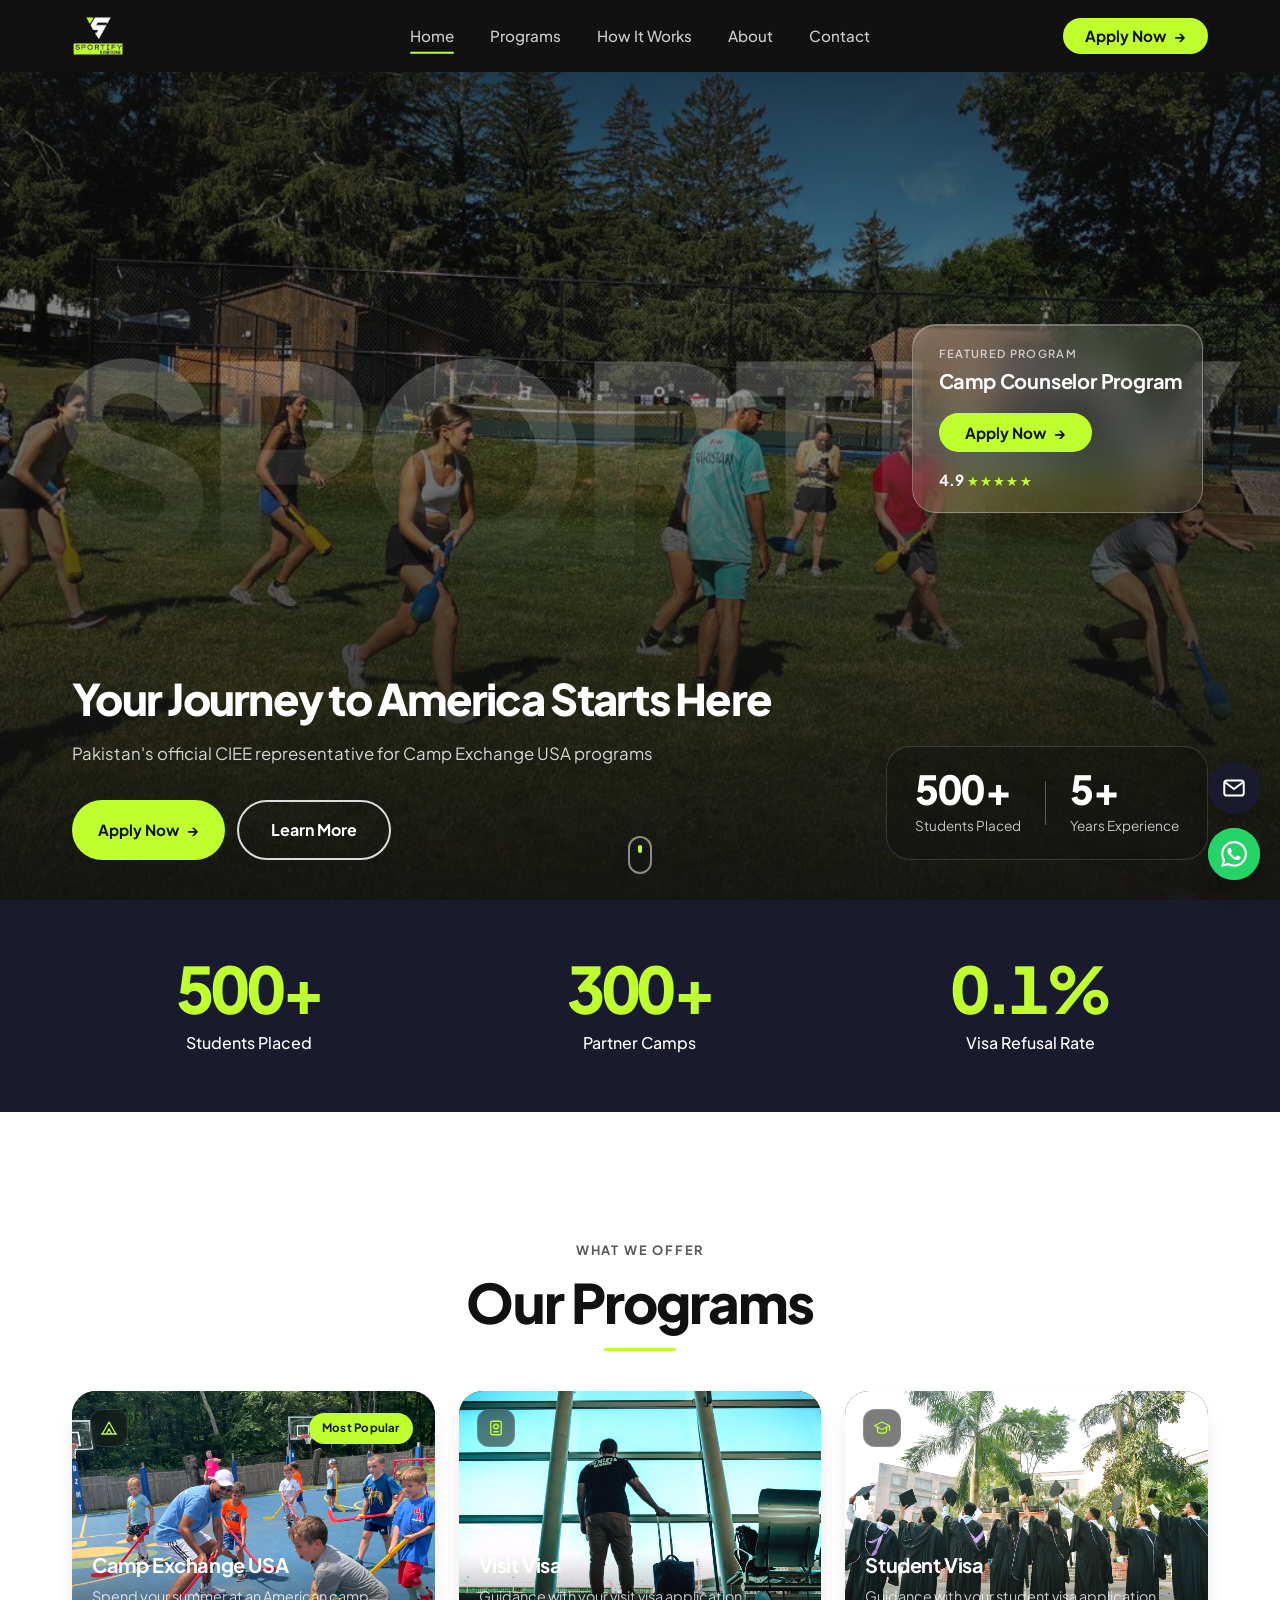
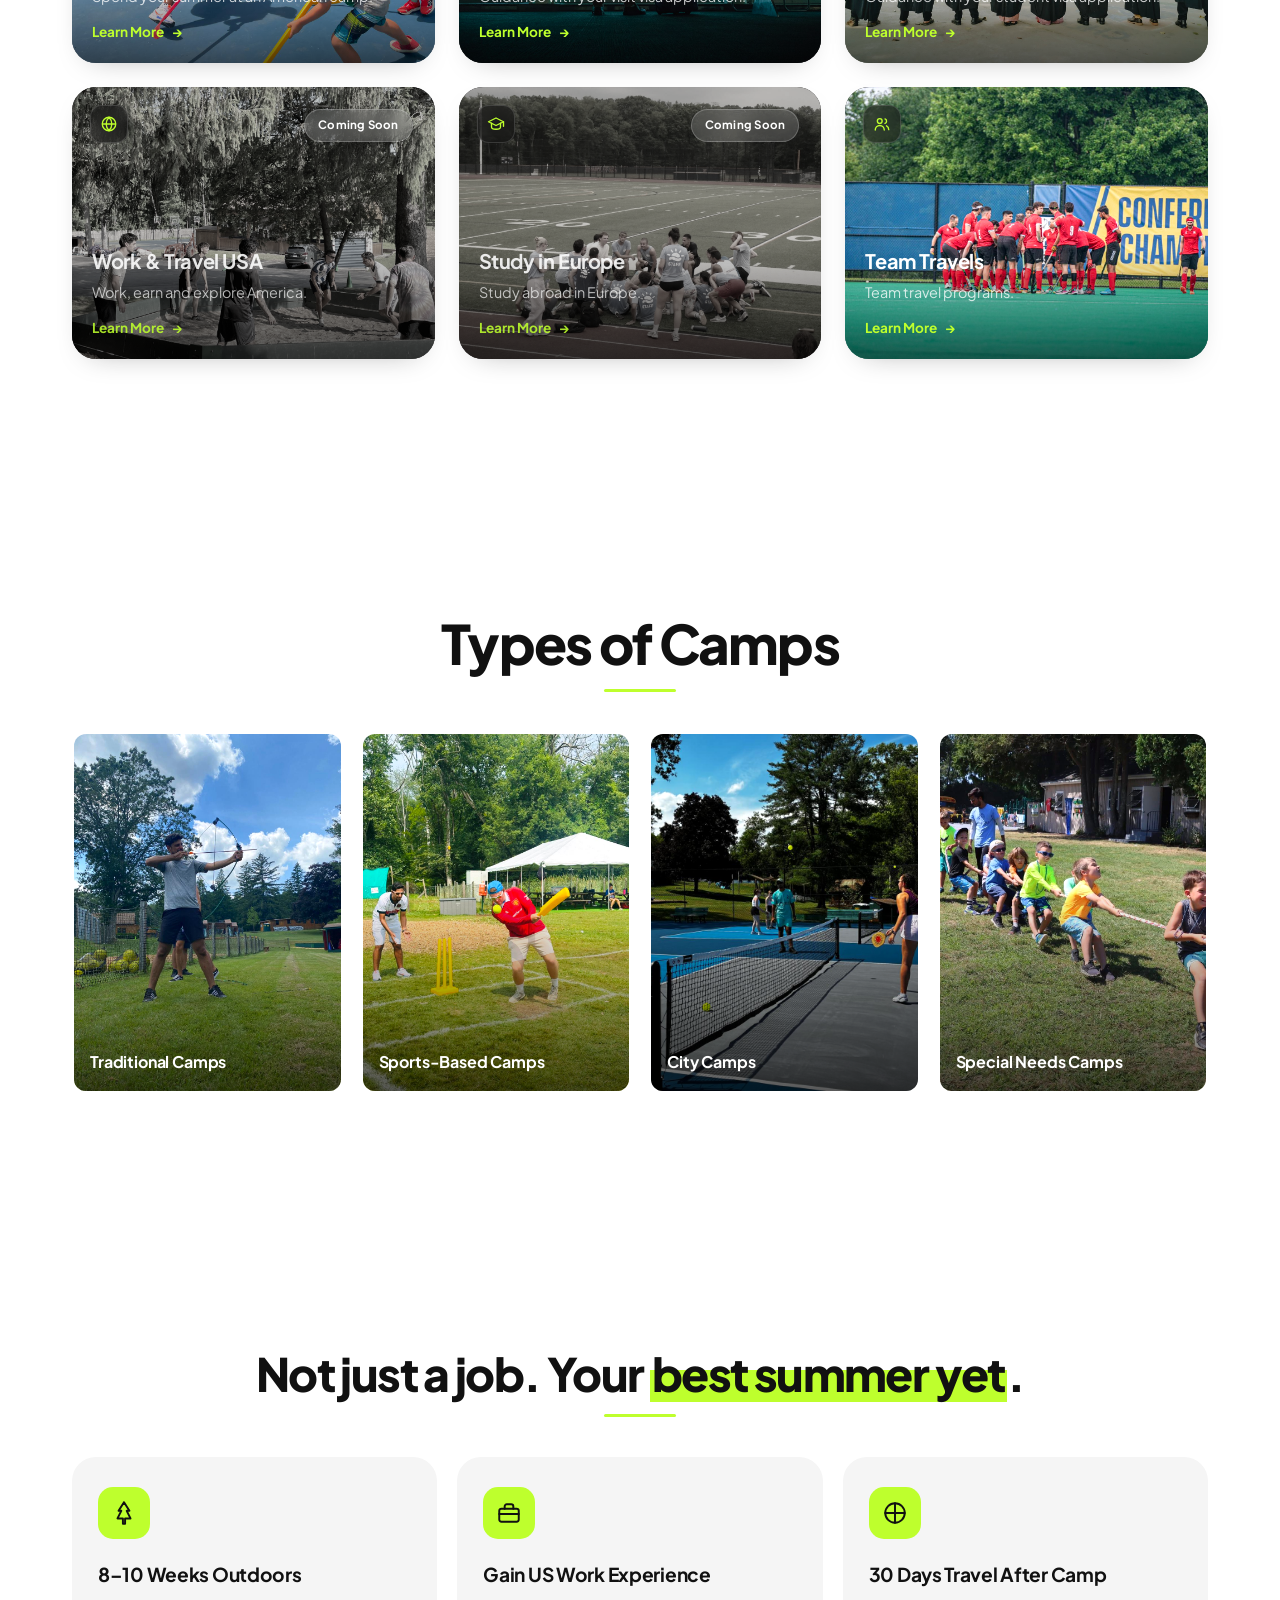
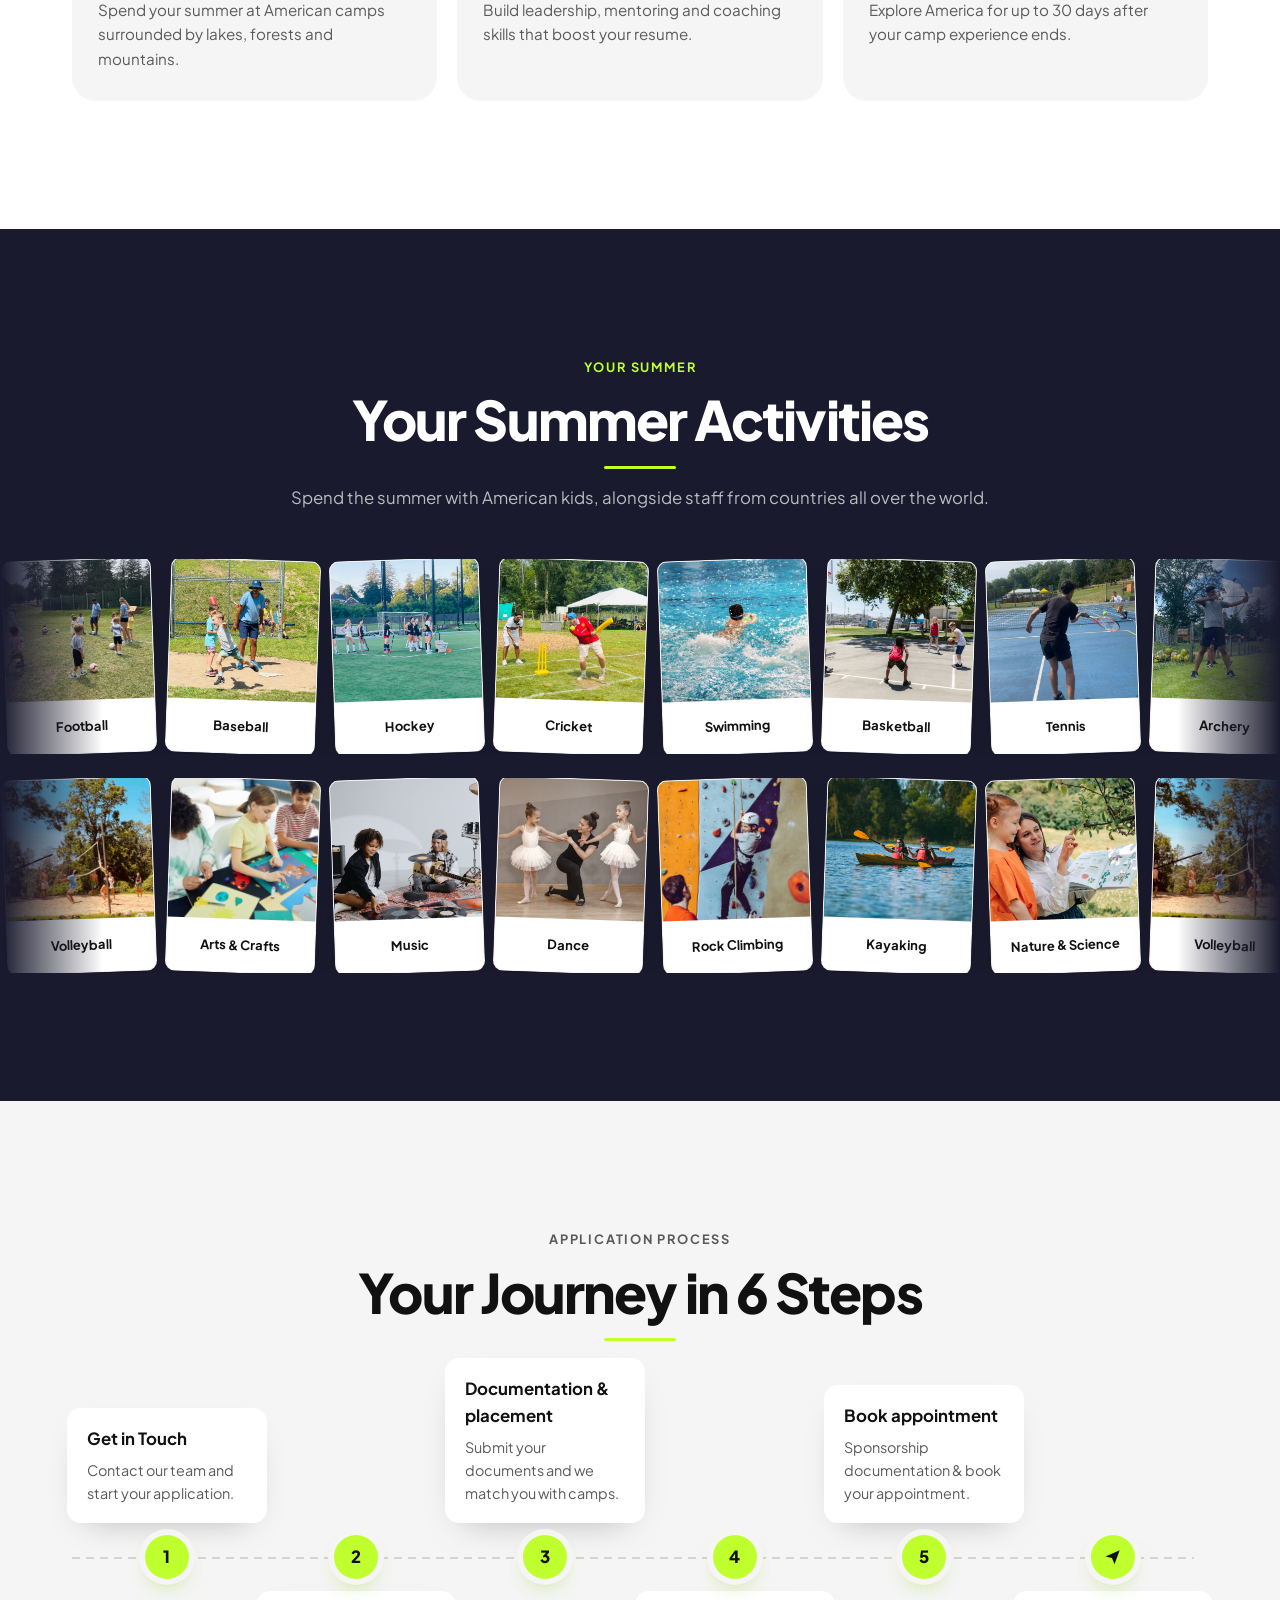
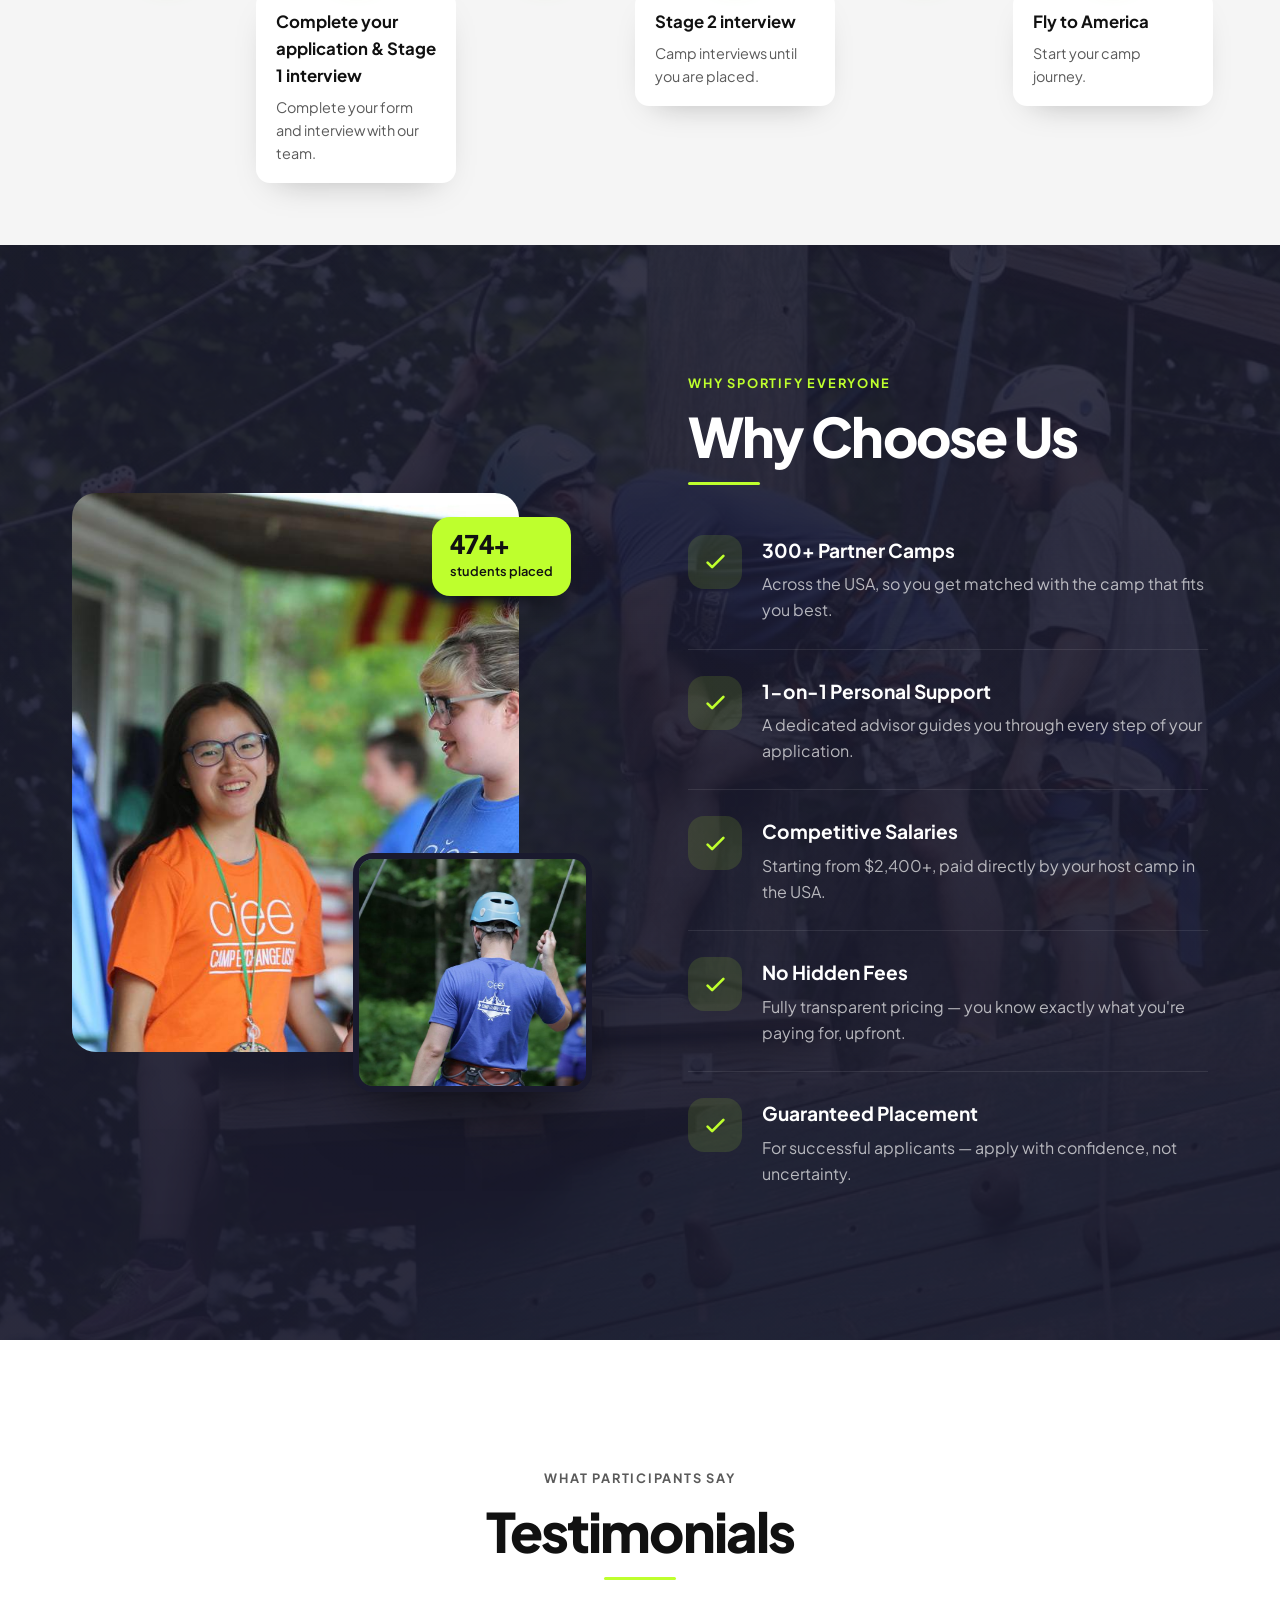
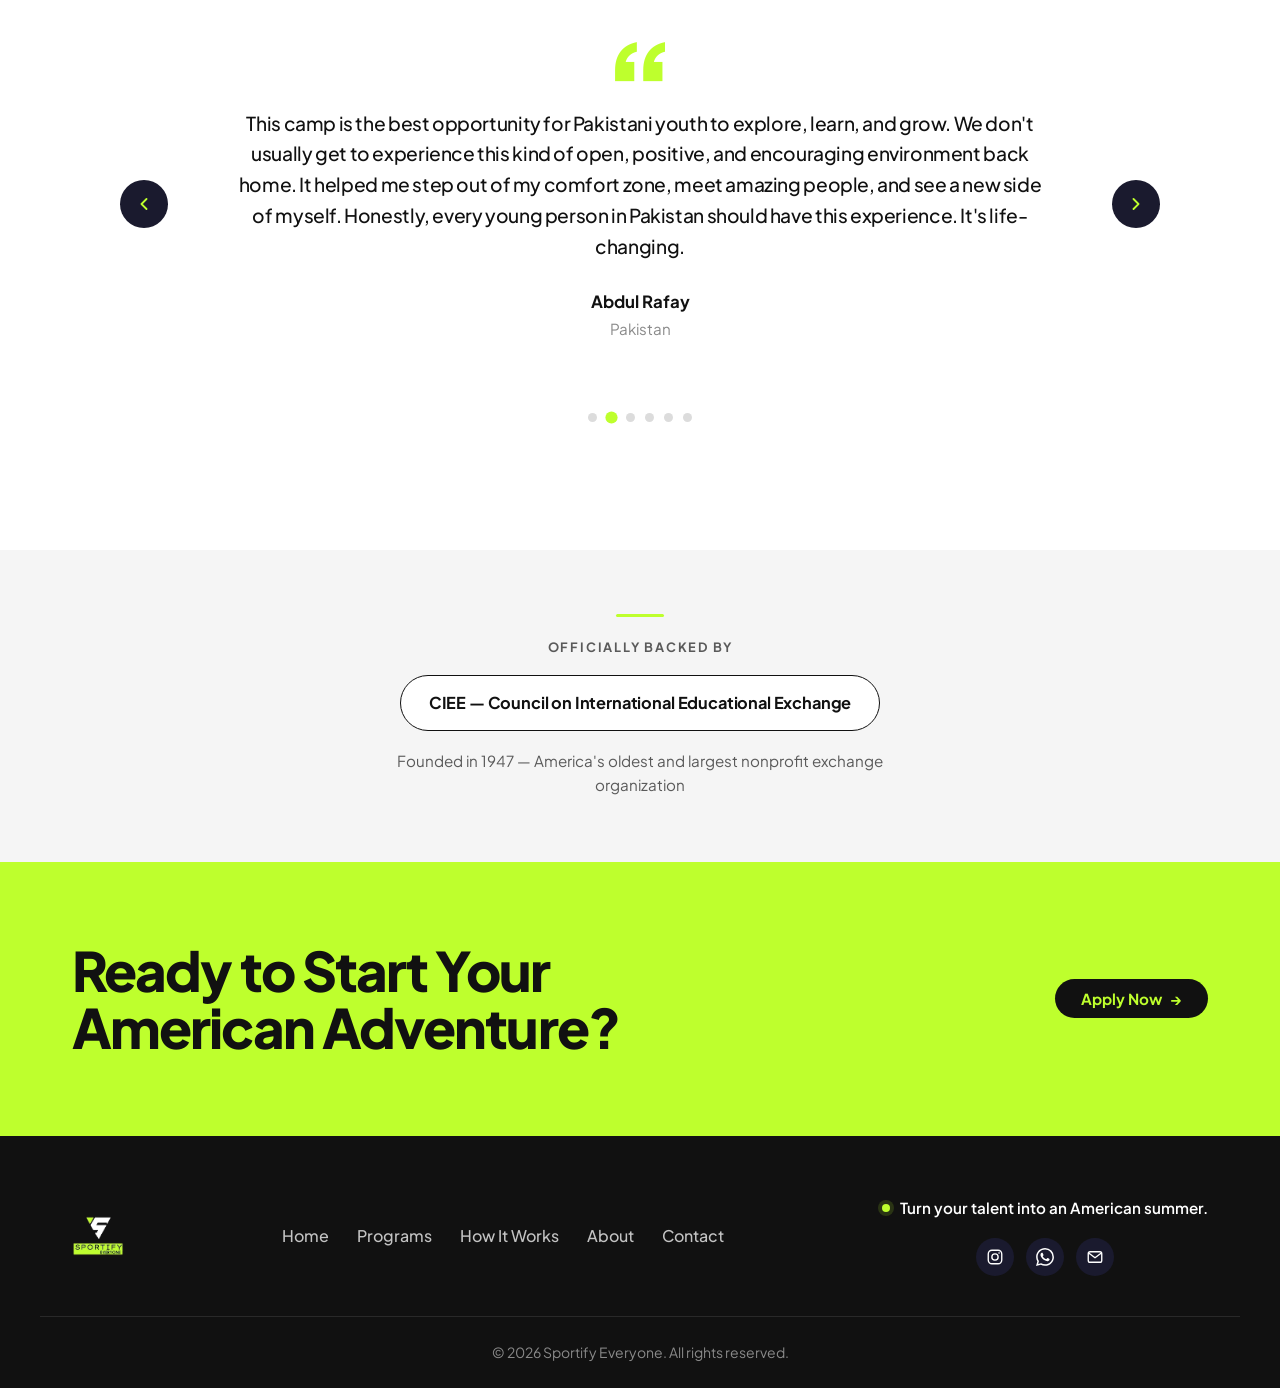
==== commit f964f1fd: "Add Visit Visa and Student Visa as main programs Reorder Our Programs: Camp Exchange USA, Visit Visa" ====
--- a/index.html
+++ b/index.html
@@ -164,7 +164,35 @@
             </div>
           </article>
 
-          <!-- Card 2 -->
+          <!-- Card 2 — main product: Visit Visa -->
+          <article class="program-card fade-in">
+            <div class="card-bg" style="background-image: url('images/sportify-pics/visit-web.jpg');" aria-hidden="true"></div>
+            <div class="program-icon">
+              <!-- Passport icon -->
+              <svg viewBox="0 0 24 24"><rect x="5" y="3" width="14" height="18" rx="2" fill="none" stroke="currentColor" stroke-width="1.8"/><circle cx="12" cy="10" r="3" fill="none" stroke="currentColor" stroke-width="1.8"/><path d="M9 17h6" fill="none" stroke="currentColor" stroke-width="1.8" stroke-linecap="round"/></svg>
+            </div>
+            <div class="card-content">
+              <h3>Visit Visa</h3>
+              <p>Guidance with your visit visa application.</p>
+              <button type="button" class="btn-apply js-apply-trigger">Learn More</button>
+            </div>
+          </article>
+
+          <!-- Card 3 — main product: Student Visa -->
+          <article class="program-card fade-in">
+            <div class="card-bg" style="background-image: url('images/sportify-pics/student-web.jpg');" aria-hidden="true"></div>
+            <div class="program-icon">
+              <!-- Graduation cap icon -->
+              <svg viewBox="0 0 24 24"><path d="m2 9 10-5 10 5-10 5L2 9Z" fill="none" stroke="currentColor" stroke-width="1.8" stroke-linejoin="round"/><path d="M6 11v5c0 1.7 2.7 3 6 3s6-1.3 6-3v-5M22 9v6" fill="none" stroke="currentColor" stroke-width="1.8" stroke-linecap="round" stroke-linejoin="round"/></svg>
+            </div>
+            <div class="card-content">
+              <h3>Student Visa</h3>
+              <p>Guidance with your student visa application.</p>
+              <button type="button" class="btn-apply js-apply-trigger">Learn More</button>
+            </div>
+          </article>
+
+          <!-- Card 4 -->
           <article class="program-card is-soon fade-in">
             <div class="card-bg" style="background-image: url('images/programs/work-travel.jpg'), url('images/sportify-pics/camp-photo-1.jpeg');" aria-hidden="true"></div>
             <span class="badge badge-soon">Coming Soon</span>
@@ -179,7 +207,7 @@
             </div>
           </article>
 
-          <!-- Card 3 -->
+          <!-- Card 5 -->
           <article class="program-card is-soon fade-in">
             <div class="card-bg" style="background-image: url('images/programs/study-europe.jpg'), url('images/sportify-pics/people2.jpeg');" aria-hidden="true"></div>
             <span class="badge badge-soon">Coming Soon</span>
@@ -194,7 +222,7 @@
             </div>
           </article>
 
-          <!-- Card 4 — active, not "coming soon" -->
+          <!-- Card 6 — active, not "coming soon" -->
           <article class="program-card fade-in">
             <div class="card-bg" style="background-image: url('images/programs/team-travels.jpg'), url('images/sportify-pics/hockey3.jpeg');" aria-hidden="true"></div>
             <div class="program-icon">
@@ -204,21 +232,6 @@
             <div class="card-content">
               <h3>Team Travels</h3>
               <p>Team travel programs.</p>
-              <button type="button" class="btn-apply js-apply-trigger">Learn More</button>
-            </div>
-          </article>
-
-          <!-- Card 5 -->
-          <article class="program-card is-soon fade-in">
-            <div class="card-bg" style="background-image: url('images/programs/visa.jpg'), url('images/sportify-pics/ciee.jpeg'); background-position: 62% 0%;" aria-hidden="true"></div>
-            <span class="badge badge-soon">Coming Soon</span>
-            <div class="program-icon">
-              <!-- Passport icon -->
-              <svg viewBox="0 0 24 24"><rect x="5" y="3" width="14" height="18" rx="2" fill="none" stroke="currentColor" stroke-width="1.8"/><circle cx="12" cy="10" r="3" fill="none" stroke="currentColor" stroke-width="1.8"/><path d="M9 17h6" fill="none" stroke="currentColor" stroke-width="1.8" stroke-linecap="round"/></svg>
-            </div>
-            <div class="card-content">
-              <h3>Visa Assistance</h3>
-              <p>Support with your visa process.</p>
               <button type="button" class="btn-apply js-apply-trigger">Learn More</button>
             </div>
           </article>
